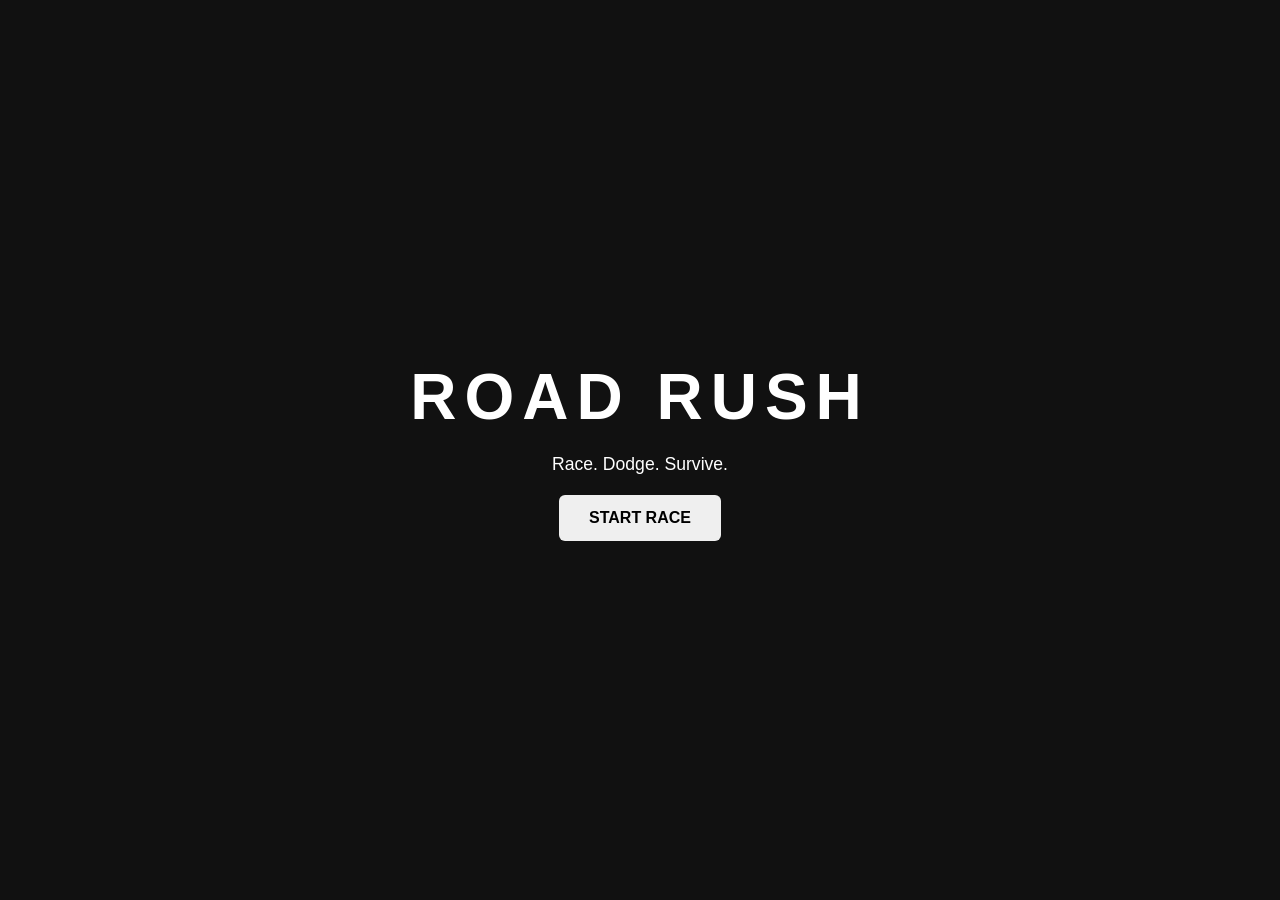
==== index.html @ 5f1c3a85 "initalize project structure and making basic layout" ====
<!DOCTYPE html>
<html lang="en">

<head>
    <meta charset="UTF-8">
    <meta name="viewport" content="width=device-width, initial-scale=1.0">

    <title>Road Rush</title>

    <link rel="stylesheet" href="./css/style.css">
    <link rel="stylesheet" href="./css/game.css">
</head>

<body>

    <main class="game">

        <!-- Main Menu -->
        <section class="start-screen">
            <h1>ROAD RUSH</h1>

            <p>Race. Dodge. Survive.</p>

            <button class="start-btn">START RACE</button>
        </section>

        <!-- Game Screen -->
        <section class="game-screen hidden">

            <div class="hud">
                <span class="score">Score: 0</span>
                <span class="speed">Speed: 0</span>
            </div>

            <div class="road">
                <div class="player-car"></div>
            </div>

        </section>

    </main>

    <script type="module" src="./js/main.js"></script>

</body>

</html>
---- css/style.css ----
* {
    margin: 0;
    padding: 0;
    box-sizing: border-box;
}

body {
    min-height: 100vh;

    font-family: Arial, sans-serif;

    background: #111;

    display: flex;
    justify-content: center;
    align-items: center;
}

button {
    border: none;
    cursor: pointer;
}

.hidden {
    display: none;
}
---- css/game.css ----
.game {
    width: 100%;
    min-height: 100vh;

    display: flex;
    justify-content: center;
    align-items: center;
}

/* --------------------
   Start Screen
-------------------- */

.start-screen {
    text-align: center;
    color: white;
}

.start-screen h1 {
    font-size: 4rem;
    letter-spacing: 8px;
}

.start-screen p {
    margin: 20px 0;
    font-size: 1.1rem;
}

.start-btn {
    padding: 14px 30px;

    font-size: 1rem;
    font-weight: bold;

    border-radius: 6px;
}

/* --------------------
   Game Screen
-------------------- */

.game-screen {
    position: relative;
}

.hud {
    width: 500px;

    padding: 15px;

    display: flex;
    justify-content: space-between;

    color: white;
}

.road {
    position: relative;

    width: 500px;
    height: 700px;

    overflow: hidden;

    background: #333;
}

/* --------------------
   Player
-------------------- */

.player-car {
    position: absolute;

    width: 50px;
    height: 90px;

    bottom: 30px;
    left: 225px;

    border-radius: 8px;

    background: #e63946;
}
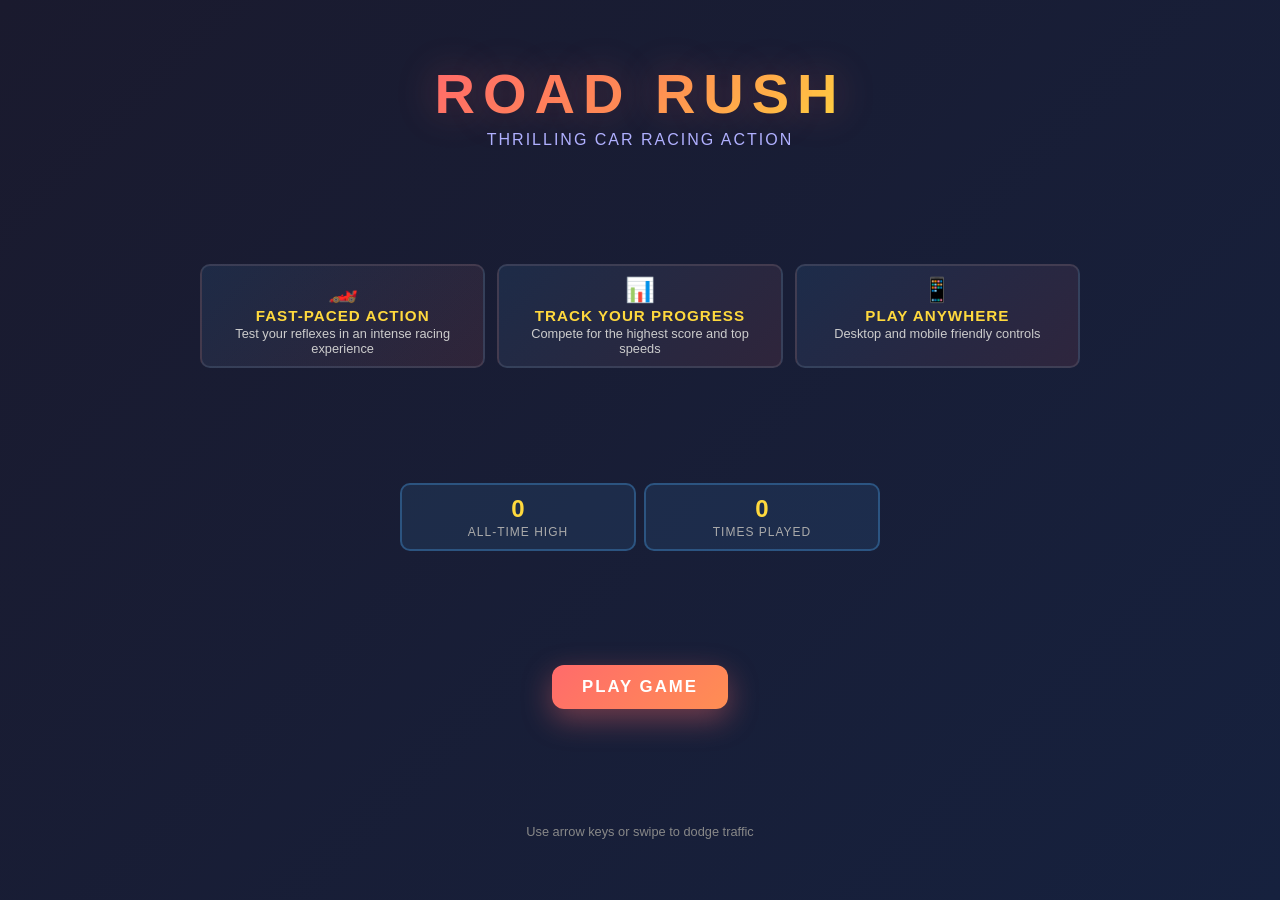
==== commit 692d211a: "Game base logic has been uploaded with game page has been uploaded" ====
--- a/index.html
+++ b/index.html
@@ -4,44 +4,56 @@
 <head>
     <meta charset="UTF-8">
     <meta name="viewport" content="width=device-width, initial-scale=1.0">
-
-    <title>Road Rush</title>
-
+    <title>Road Rush - Home</title>
     <link rel="stylesheet" href="./css/style.css">
-    <link rel="stylesheet" href="./css/game.css">
 </head>
 
 <body>
+    <main class="game">
+        <section class="home-screen">
+            <div class="home-content">
+                <div class="logo-section">
+                    <h1 class="logo-title">ROAD RUSH</h1>
+                    <p class="logo-subtitle">Thrilling Car Racing Action</p>
+                </div>
 
-    <main class="game">
+                <div class="home-showcase">
+                    <div class="showcase-card">
+                        <span class="showcase-icon">🏎️</span>
+                        <h3>Fast-Paced Action</h3>
+                        <p>Test your reflexes in an intense racing experience</p>
+                    </div>
+                    <div class="showcase-card">
+                        <span class="showcase-icon">📊</span>
+                        <h3>Track Your Progress</h3>
+                        <p>Compete for the highest score and top speeds</p>
+                    </div>
+                    <div class="showcase-card">
+                        <span class="showcase-icon">📱</span>
+                        <h3>Play Anywhere</h3>
+                        <p>Desktop and mobile friendly controls</p>
+                    </div>
+                </div>
 
-        <!-- Main Menu -->
-        <section class="start-screen">
-            <h1>ROAD RUSH</h1>
+                <div class="home-stats">
+                    <div class="stat-item">
+                        <span class="stat-number" id="all-time-high">0</span>
+                        <span class="stat-name">All-Time High</span>
+                    </div>
+                    <div class="stat-item">
+                        <span class="stat-number" id="times-played">0</span>
+                        <span class="stat-name">Times Played</span>
+                    </div>
+                </div>
 
-            <p>Race. Dodge. Survive.</p>
+                <a href="game.html" class="play-btn">PLAY GAME</a>
 
-            <button class="start-btn">START RACE</button>
+                <div class="home-footer">
+                    <p>Use arrow keys or swipe to dodge traffic</p>
+                </div>
+            </div>
         </section>
-
-        <!-- Game Screen -->
-        <section class="game-screen hidden">
-
-            <div class="hud">
-                <span class="score">Score: 0</span>
-                <span class="speed">Speed: 0</span>
-            </div>
-
-            <div class="road">
-                <div class="player-car"></div>
-            </div>
-
-        </section>
-
     </main>
-
-    <script type="module" src="./js/main.js"></script>
-
 </body>
 
 </html>
--- a/css/style.css
+++ b/css/style.css
@@ -4,23 +4,268 @@
     box-sizing: border-box;
 }
 
+html, body {
+    width: 100%;
+    height: 100%;
+    overflow: hidden;
+}
+
 body {
-    min-height: 100vh;
-
-    font-family: Arial, sans-serif;
-
-    background: #111;
-
+    font-family: 'Segoe UI', Tahoma, Geneva, Verdana, sans-serif;
+    background: linear-gradient(135deg, #1a1a2e 0%, #16213e 100%);
+    color: white;
+    background-attachment: fixed;
+}
+
+.game {
+    width: 100%;
+    height: 100vh;
+    margin: 0 auto;
+    display: block;
+}
+
+.home-screen {
+    width: 100%;
+    height: 100vh;
     display: flex;
     justify-content: center;
     align-items: center;
-}
-
-button {
+    overflow: hidden;
+    animation: fadeIn 0.8s ease-in;
+}
+
+.home-content {
+    display: flex;
+    flex-direction: column;
+    gap: 12px;
+    text-align: center;
+    width: min(100%, 1100px);
+    height: 100%;
+    justify-content: space-around;
+    align-items: center;
+    margin: 0 auto;
+    padding: 10px 15px;
+}
+
+.logo-section {
+    animation: slideDown 0.8s ease-out;
+    flex-shrink: 0;
+}
+
+.logo-title {
+    font-size: clamp(2rem, 12vw, 3.5rem);
+    font-weight: 900;
+    letter-spacing: 8px;
+    background: linear-gradient(135deg, #ff6b6b 0%, #ff8e53 50%, #ffd93d 100%);
+    -webkit-background-clip: text;
+    -webkit-text-fill-color: transparent;
+    background-clip: text;
+    margin-bottom: 5px;
+    text-shadow: 0 0 40px rgba(255, 107, 107, 0.3);
+}
+
+.logo-subtitle {
+    font-size: clamp(0.7rem, 2.5vw, 1rem);
+    color: #b0b0ff;
+    letter-spacing: 2px;
+    text-transform: uppercase;
+    font-weight: 300;
+}
+
+.home-showcase {
+    display: grid;
+    grid-template-columns: repeat(3, minmax(0, 1fr));
+    gap: 12px;
+    width: min(100%, 900px);
+    max-height: none;
+    padding: 0 10px;
+    animation: slideUp 0.8s ease-out 0.2s both;
+}
+
+.showcase-card {
+    padding: 10px 12px;
+    background: linear-gradient(135deg, rgba(76, 175, 255, 0.1) 0%, rgba(255, 107, 107, 0.1) 100%);
+    border: 2px solid rgba(255, 255, 255, 0.1);
+    border-radius: 10px;
+    transition: all 0.3s ease;
+}
+
+.showcase-card:hover {
+    background: linear-gradient(135deg, rgba(76, 175, 255, 0.2) 0%, rgba(255, 107, 107, 0.2) 100%);
+    border-color: rgba(255, 107, 107, 0.4);
+    transform: translateY(-2px);
+}
+
+.showcase-icon {
+    font-size: 1.5rem;
+    display: block;
+    margin-bottom: 3px;
+}
+
+.showcase-card h3 {
+    font-size: clamp(0.75rem, 2vw, 0.95rem);
+    margin-bottom: 2px;
+    color: #ffd93d;
+    text-transform: uppercase;
+    letter-spacing: 1px;
+}
+
+.showcase-card p {
+    font-size: clamp(0.65rem, 1.5vw, 0.8rem);
+    color: #ccc;
+    line-height: 1.2;
+}
+
+.home-stats {
+    display: grid;
+    grid-template-columns: 1fr 1fr;
+    gap: 8px;
+    width: min(100%, 500px);
+    padding: 0 10px;
+    animation: slideUp 0.8s ease-out 0.3s both;
+}
+
+.stat-item {
+    display: flex;
+    flex-direction: column;
+    padding: 10px 8px;
+    background: rgba(76, 175, 255, 0.1);
+    border: 2px solid rgba(76, 175, 255, 0.3);
+    border-radius: 10px;
+}
+
+.stat-number {
+    font-size: clamp(1.1rem, 3vw, 1.5rem);
+    font-weight: bold;
+    color: #ffd93d;
+    margin-bottom: 2px;
+}
+
+.stat-name {
+    font-size: clamp(0.6rem, 1.8vw, 0.75rem);
+    color: #aaa;
+    text-transform: uppercase;
+    letter-spacing: 1px;
+}
+
+.play-btn {
+    display: inline-block;
+    padding: 12px 30px;
+    background: linear-gradient(135deg, #ff6b6b 0%, #ff8e53 100%);
+    color: white;
+    font-size: clamp(0.85rem, 2.5vw, 1.05rem);
+    font-weight: bold;
+    letter-spacing: 2px;
     border: none;
-    cursor: pointer;
+    border-radius: 12px;
+    text-transform: uppercase;
+    text-decoration: none;
+    transition: all 0.3s ease;
+    box-shadow: 0 10px 30px rgba(255, 107, 107, 0.4);
+    animation: slideUp 0.8s ease-out 0.4s both;
+}
+
+.play-btn:hover {
+    transform: translateY(-3px);
+    box-shadow: 0 15px 40px rgba(255, 107, 107, 0.6);
+}
+
+.home-footer {
+    font-size: clamp(0.65rem, 1.8vw, 0.8rem);
+    color: #888;
+    padding: 0 10px;
+    animation: slideUp 0.8s ease-out 0.5s both;
+}
+
+@keyframes fadeIn {
+    from { opacity: 0; }
+    to { opacity: 1; }
+}
+
+@keyframes slideDown {
+    from {
+        opacity: 0;
+        transform: translateY(-30px);
+    }
+    to {
+        opacity: 1;
+        transform: translateY(0);
+    }
+}
+
+@keyframes slideUp {
+    from {
+        opacity: 0;
+        transform: translateY(30px);
+    }
+    to {
+        opacity: 1;
+        transform: translateY(0);
+    }
+}
+
+@media (max-width: 480px) {
+    .home-content {
+        padding: 10px 8px;
+        gap: 10px;
+    }
+
+    .home-showcase {
+        grid-template-columns: 1fr;
+        gap: 6px;
+        padding: 0 5px;
+    }
+
+    .home-stats {
+        padding: 0 5px;
+        gap: 6px;
+    }
+}
+
+/* ANIMATIONS */
+
+@keyframes fadeIn {
+    from {
+        opacity: 0;
+    }
+    to {
+        opacity: 1;
+    }
+}
+
+@keyframes slideDown {
+    from {
+        opacity: 0;
+        transform: translateY(-30px);
+    }
+    to {
+        opacity: 1;
+        transform: translateY(0);
+    }
+}
+
+@keyframes slideUp {
+    from {
+        opacity: 0;
+        transform: translateY(30px);
+    }
+    to {
+        opacity: 1;
+        transform: translateY(0);
+    }
+}
+
+@keyframes scaleIn {
+    from {
+        opacity: 0;
+        transform: scale(0.8);
+    }
+    to {
+        opacity: 1;
+        transform: scale(1);
+    }
 }
 
 .hidden {
-    display: none;
+    display: none !important;
 }
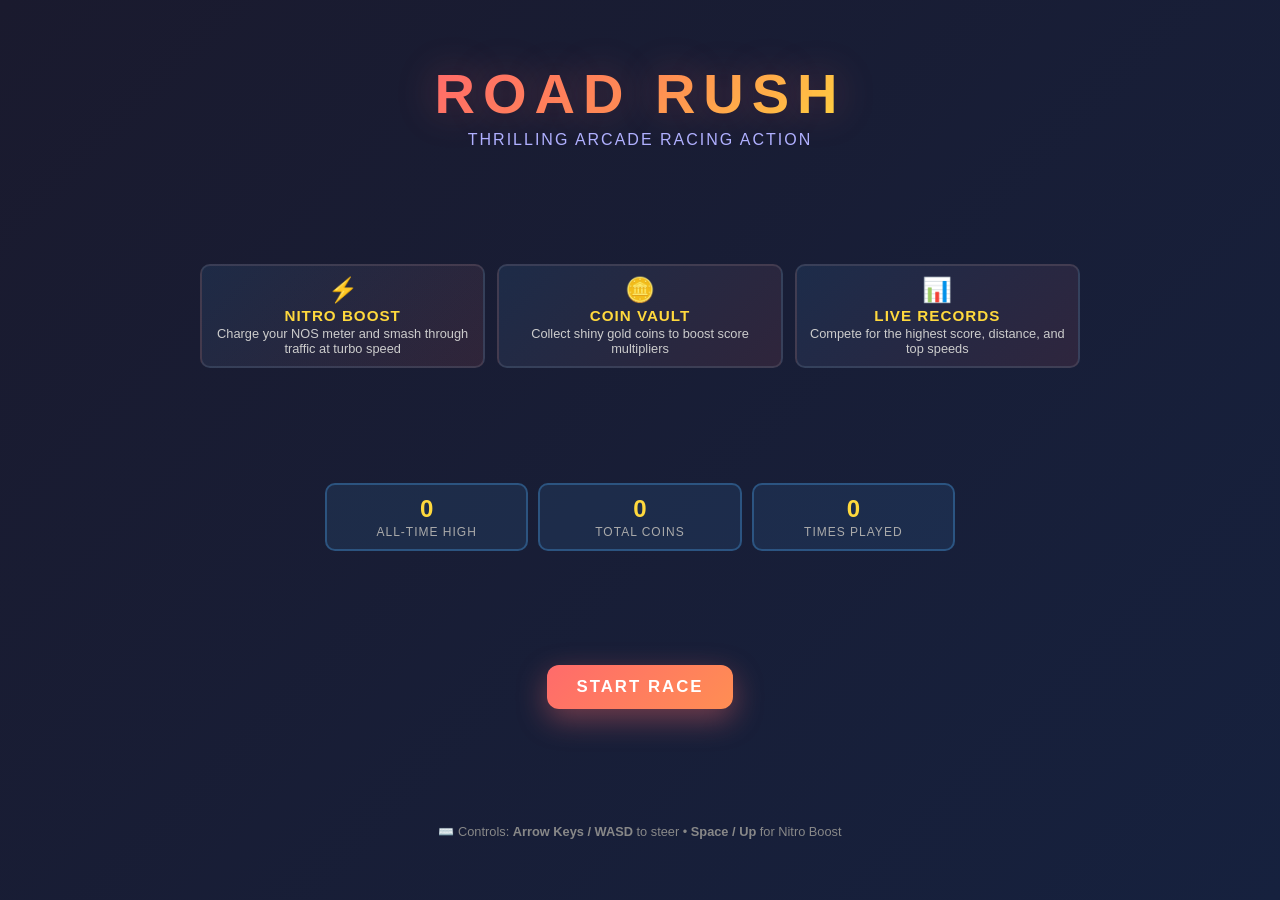
==== commit 9f8aacf2: "Coins and nitro booster feature added" ====
--- a/index.html
+++ b/index.html
@@ -14,24 +14,24 @@
             <div class="home-content">
                 <div class="logo-section">
                     <h1 class="logo-title">ROAD RUSH</h1>
-                    <p class="logo-subtitle">Thrilling Car Racing Action</p>
+                    <p class="logo-subtitle">Thrilling Arcade Racing Action</p>
                 </div>
 
                 <div class="home-showcase">
                     <div class="showcase-card">
-                        <span class="showcase-icon">🏎️</span>
-                        <h3>Fast-Paced Action</h3>
-                        <p>Test your reflexes in an intense racing experience</p>
+                        <span class="showcase-icon">⚡</span>
+                        <h3>Nitro Boost</h3>
+                        <p>Charge your NOS meter and smash through traffic at turbo speed</p>
+                    </div>
+                    <div class="showcase-card">
+                        <span class="showcase-icon">🪙</span>
+                        <h3>Coin Vault</h3>
+                        <p>Collect shiny gold coins to boost score multipliers</p>
                     </div>
                     <div class="showcase-card">
                         <span class="showcase-icon">📊</span>
-                        <h3>Track Your Progress</h3>
-                        <p>Compete for the highest score and top speeds</p>
-                    </div>
-                    <div class="showcase-card">
-                        <span class="showcase-icon">📱</span>
-                        <h3>Play Anywhere</h3>
-                        <p>Desktop and mobile friendly controls</p>
+                        <h3>Live Records</h3>
+                        <p>Compete for the highest score, distance, and top speeds</p>
                     </div>
                 </div>
 
@@ -41,19 +41,25 @@
                         <span class="stat-name">All-Time High</span>
                     </div>
                     <div class="stat-item">
+                        <span class="stat-number" id="total-coins">0</span>
+                        <span class="stat-name">Total Coins</span>
+                    </div>
+                    <div class="stat-item">
                         <span class="stat-number" id="times-played">0</span>
                         <span class="stat-name">Times Played</span>
                     </div>
                 </div>
 
-                <a href="game.html" class="play-btn">PLAY GAME</a>
+                <a href="game.html" class="play-btn">START RACE</a>
 
                 <div class="home-footer">
-                    <p>Use arrow keys or swipe to dodge traffic</p>
+                    <p>⌨️ Controls: <strong>Arrow Keys / WASD</strong> to steer &bull; <strong>Space / Up</strong> for Nitro Boost</p>
                 </div>
             </div>
         </section>
     </main>
+
+    <script type="module" src="./js/main.js"></script>
 </body>
 
 </html>
--- a/css/style.css
+++ b/css/style.css
@@ -118,9 +118,9 @@
 
 .home-stats {
     display: grid;
-    grid-template-columns: 1fr 1fr;
-    gap: 8px;
-    width: min(100%, 500px);
+    grid-template-columns: repeat(3, minmax(0, 1fr));
+    gap: 10px;
+    width: min(100%, 650px);
     padding: 0 10px;
     animation: slideUp 0.8s ease-out 0.3s both;
 }
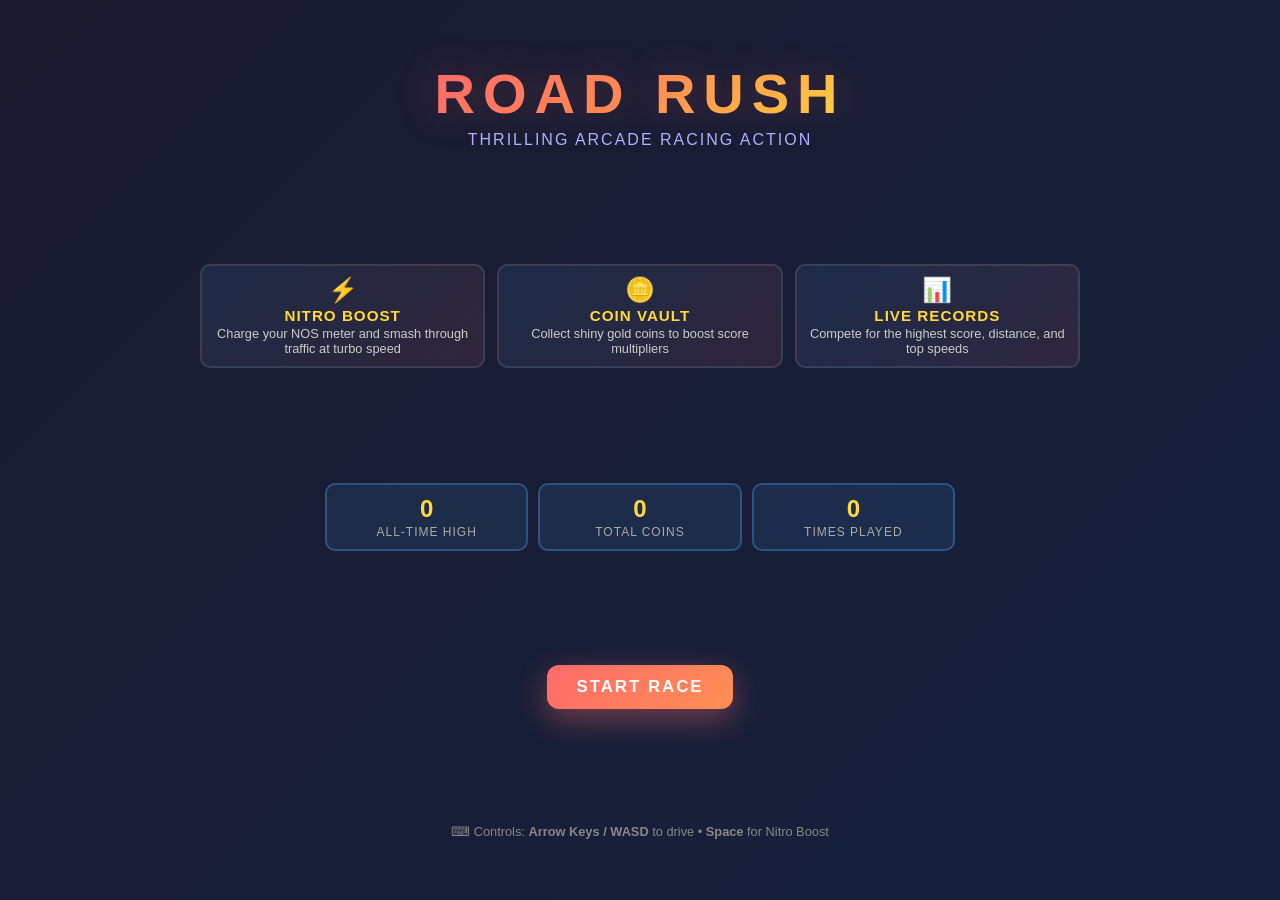
==== commit 20194ba9: "Adding animantions while collisions of cars, fixing some bugs and adding cars using svg" ====
--- a/index.html
+++ b/index.html
@@ -4,8 +4,9 @@
 <head>
     <meta charset="UTF-8">
     <meta name="viewport" content="width=device-width, initial-scale=1.0">
-    <title>Road Rush - Home</title>
+    <title>Road Rush</title>
     <link rel="stylesheet" href="./css/style.css">
+    <script type="module" src="./js/main.js" defer></script>
 </head>
 
 <body>
@@ -53,13 +54,11 @@
                 <a href="game.html" class="play-btn">START RACE</a>
 
                 <div class="home-footer">
-                    <p>⌨️ Controls: <strong>Arrow Keys / WASD</strong> to steer &bull; <strong>Space / Up</strong> for Nitro Boost</p>
+                    <p>⌨ Controls: <strong>Arrow Keys / WASD</strong> to drive &bull; <strong>Space</strong> for Nitro Boost</p>
                 </div>
             </div>
         </section>
     </main>
-
-    <script type="module" src="./js/main.js"></script>
 </body>
 
 </html>
--- a/css/style.css
+++ b/css/style.css
@@ -4,7 +4,8 @@
     box-sizing: border-box;
 }
 
-html, body {
+html,
+body {
     width: 100%;
     height: 100%;
     overflow: hidden;
@@ -19,14 +20,14 @@
 
 .game {
     width: 100%;
-    height: 100vh;
+    height: 100%;
     margin: 0 auto;
     display: block;
 }
 
 .home-screen {
     width: 100%;
-    height: 100vh;
+    height: 100%;
     display: flex;
     justify-content: center;
     align-items: center;
@@ -177,33 +178,6 @@
     animation: slideUp 0.8s ease-out 0.5s both;
 }
 
-@keyframes fadeIn {
-    from { opacity: 0; }
-    to { opacity: 1; }
-}
-
-@keyframes slideDown {
-    from {
-        opacity: 0;
-        transform: translateY(-30px);
-    }
-    to {
-        opacity: 1;
-        transform: translateY(0);
-    }
-}
-
-@keyframes slideUp {
-    from {
-        opacity: 0;
-        transform: translateY(30px);
-    }
-    to {
-        opacity: 1;
-        transform: translateY(0);
-    }
-}
-
 @media (max-width: 480px) {
     .home-content {
         padding: 10px 8px;
@@ -222,12 +196,12 @@
     }
 }
 
-/* ANIMATIONS */
 
 @keyframes fadeIn {
     from {
         opacity: 0;
     }
+
     to {
         opacity: 1;
     }
@@ -238,6 +212,7 @@
         opacity: 0;
         transform: translateY(-30px);
     }
+
     to {
         opacity: 1;
         transform: translateY(0);
@@ -249,6 +224,7 @@
         opacity: 0;
         transform: translateY(30px);
     }
+
     to {
         opacity: 1;
         transform: translateY(0);
@@ -260,6 +236,7 @@
         opacity: 0;
         transform: scale(0.8);
     }
+
     to {
         opacity: 1;
         transform: scale(1);
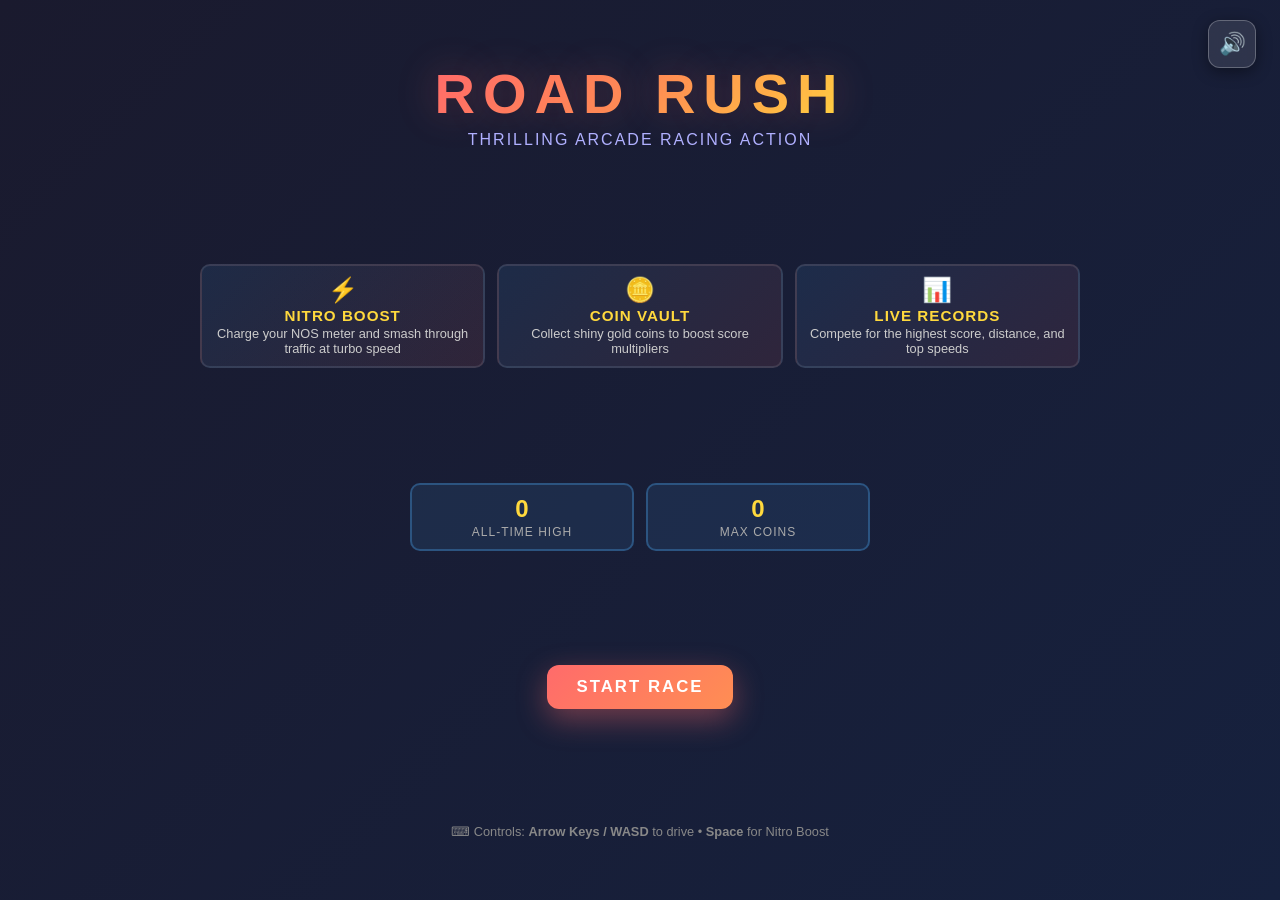
==== commit c8ce6555: "Audio added using browser api and local storage for storing max score added" ====
--- a/index.html
+++ b/index.html
@@ -12,6 +12,7 @@
 <body>
     <main class="game">
         <section class="home-screen">
+            <button class="audio-btn home-audio-btn" id="audioBtn" title="Toggle audio (M)" aria-label="Toggle audio">🔊</button>
             <div class="home-content">
                 <div class="logo-section">
                     <h1 class="logo-title">ROAD RUSH</h1>
@@ -42,12 +43,8 @@
                         <span class="stat-name">All-Time High</span>
                     </div>
                     <div class="stat-item">
-                        <span class="stat-number" id="total-coins">0</span>
-                        <span class="stat-name">Total Coins</span>
-                    </div>
-                    <div class="stat-item">
-                        <span class="stat-number" id="times-played">0</span>
-                        <span class="stat-name">Times Played</span>
+                        <span class="stat-number" id="max-coins">0</span>
+                        <span class="stat-name">Max Coins</span>
                     </div>
                 </div>
 
--- a/css/style.css
+++ b/css/style.css
@@ -26,6 +26,7 @@
 }
 
 .home-screen {
+    position: relative;
     width: 100%;
     height: 100%;
     display: flex;
@@ -119,9 +120,9 @@
 
 .home-stats {
     display: grid;
-    grid-template-columns: repeat(3, minmax(0, 1fr));
-    gap: 10px;
-    width: min(100%, 650px);
+    grid-template-columns: repeat(2, minmax(0, 1fr));
+    gap: 12px;
+    width: min(100%, 480px);
     padding: 0 10px;
     animation: slideUp 0.8s ease-out 0.3s both;
 }
@@ -245,4 +246,39 @@
 
 .hidden {
     display: none !important;
+}
+
+/* Audio Toggle Button */
+.home-audio-btn {
+    position: absolute;
+    top: 20px;
+    right: 24px;
+    z-index: 100;
+    width: 48px;
+    height: 48px;
+    border-radius: 12px;
+    background: rgba(255, 255, 255, 0.1);
+    border: 1px solid rgba(255, 255, 255, 0.25);
+    color: #ffffff;
+    font-size: 1.35rem;
+    cursor: pointer;
+    display: flex;
+    align-items: center;
+    justify-content: center;
+    box-shadow: 0 4px 15px rgba(0, 0, 0, 0.4);
+    backdrop-filter: blur(8px);
+    transition: all 0.2s ease;
+}
+
+.home-audio-btn:hover {
+    background: rgba(255, 255, 255, 0.22);
+    border-color: rgba(255, 217, 61, 0.6);
+    transform: scale(1.08);
+    box-shadow: 0 6px 20px rgba(255, 217, 61, 0.3);
+}
+
+.home-audio-btn.muted {
+    opacity: 0.65;
+    border-color: rgba(255, 107, 107, 0.5);
+    background: rgba(255, 107, 107, 0.12);
 }
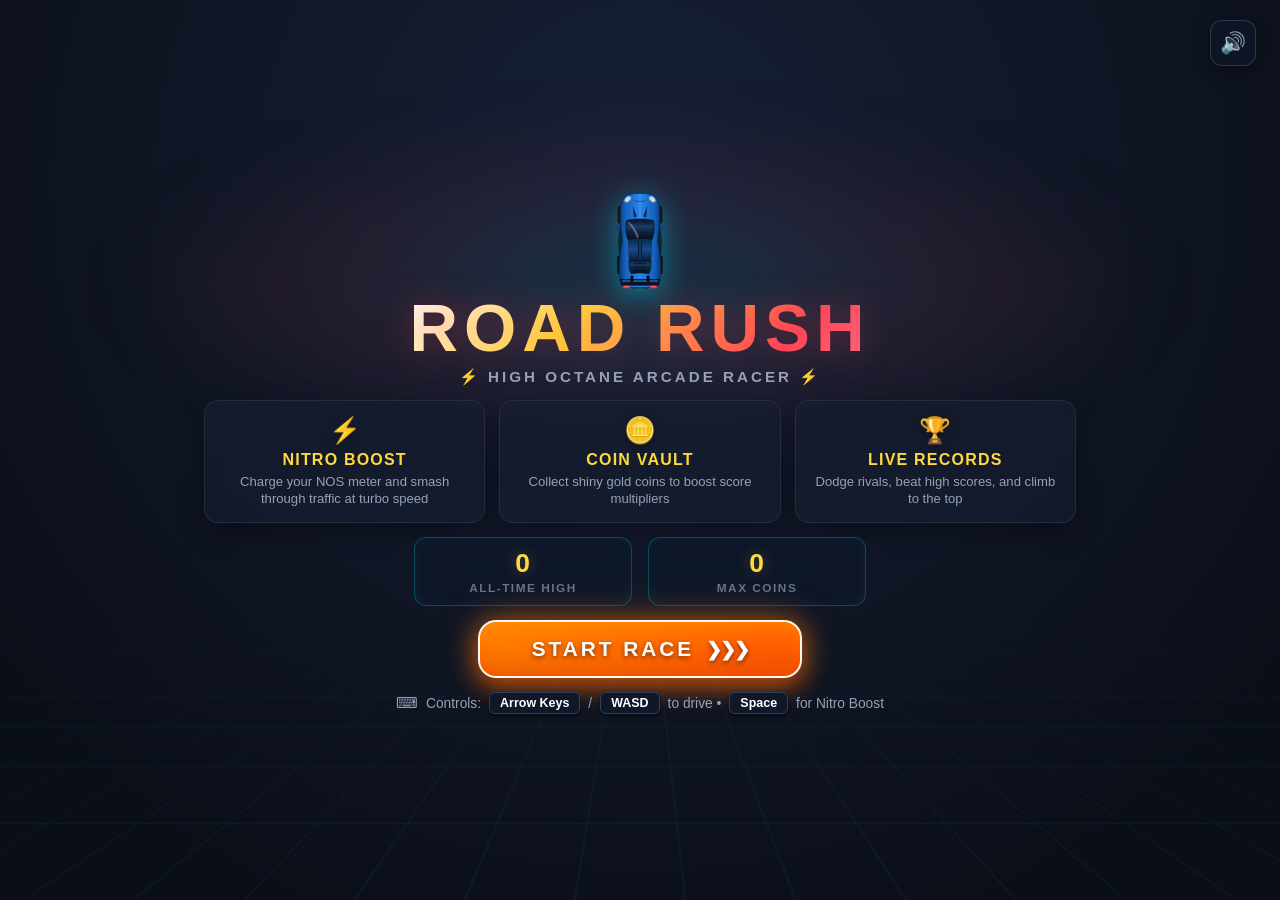
==== commit 112ae309: "UI/UX updated" ====
--- a/index.html
+++ b/index.html
@@ -10,13 +10,28 @@
 </head>
 
 <body>
+    <div class="bg-speed-grid" aria-hidden="true">
+        <div class="grid-horizon"></div>
+        <div class="speed-streaks">
+            <span class="streak s1"></span>
+            <span class="streak s2"></span>
+            <span class="streak s3"></span>
+            <span class="streak s4"></span>
+            <span class="streak s5"></span>
+            <span class="streak s6"></span>
+        </div>
+    </div>
+
     <main class="game">
         <section class="home-screen">
             <button class="audio-btn home-audio-btn" id="audioBtn" title="Toggle audio (M)" aria-label="Toggle audio">🔊</button>
             <div class="home-content">
                 <div class="logo-section">
+                    <div class="supercar-preview" aria-hidden="true">
+                        <img src="./assets/cars/player_car.svg" alt="Road Rush Racer" class="hero-car-img">
+                    </div>
                     <h1 class="logo-title">ROAD RUSH</h1>
-                    <p class="logo-subtitle">Thrilling Arcade Racing Action</p>
+                    <p class="logo-subtitle">⚡ HIGH OCTANE ARCADE RACER ⚡</p>
                 </div>
 
                 <div class="home-showcase">
@@ -31,9 +46,9 @@
                         <p>Collect shiny gold coins to boost score multipliers</p>
                     </div>
                     <div class="showcase-card">
-                        <span class="showcase-icon">📊</span>
+                        <span class="showcase-icon">🏆</span>
                         <h3>Live Records</h3>
-                        <p>Compete for the highest score, distance, and top speeds</p>
+                        <p>Dodge rivals, beat high scores, and climb to the top</p>
                     </div>
                 </div>
 
@@ -48,10 +63,18 @@
                     </div>
                 </div>
 
-                <a href="game.html" class="play-btn">START RACE</a>
+                <div class="cta-container">
+                    <a href="game.html" class="play-btn">
+                        <span class="play-btn-glow"></span>
+                        <span class="play-btn-text">START RACE</span>
+                        <span class="play-btn-chevrons">❯❯❯</span>
+                    </a>
+                </div>
 
                 <div class="home-footer">
-                    <p>⌨ Controls: <strong>Arrow Keys / WASD</strong> to drive &bull; <strong>Space</strong> for Nitro Boost</p>
+                    <p class="controls-hint">
+                        <span class="hint-icon">⌨</span> Controls: <kbd>Arrow Keys</kbd> / <kbd>WASD</kbd> to drive &bull; <kbd>Space</kbd> for Nitro Boost
+                    </p>
                 </div>
             </div>
         </section>
--- a/css/style.css
+++ b/css/style.css
@@ -1,284 +1,603 @@
-* {
-    margin: 0;
-    padding: 0;
-    box-sizing: border-box;
-}
-
-html,
-body {
-    width: 100%;
-    height: 100%;
-    overflow: hidden;
-}
-
-body {
-    font-family: 'Segoe UI', Tahoma, Geneva, Verdana, sans-serif;
-    background: linear-gradient(135deg, #1a1a2e 0%, #16213e 100%);
-    color: white;
-    background-attachment: fixed;
-}
-
-.game {
-    width: 100%;
-    height: 100%;
-    margin: 0 auto;
-    display: block;
-}
-
-.home-screen {
-    position: relative;
-    width: 100%;
-    height: 100%;
-    display: flex;
-    justify-content: center;
-    align-items: center;
-    overflow: hidden;
-    animation: fadeIn 0.8s ease-in;
-}
-
-.home-content {
-    display: flex;
-    flex-direction: column;
-    gap: 12px;
-    text-align: center;
-    width: min(100%, 1100px);
-    height: 100%;
-    justify-content: space-around;
-    align-items: center;
-    margin: 0 auto;
-    padding: 10px 15px;
-}
-
-.logo-section {
-    animation: slideDown 0.8s ease-out;
-    flex-shrink: 0;
-}
-
-.logo-title {
-    font-size: clamp(2rem, 12vw, 3.5rem);
-    font-weight: 900;
-    letter-spacing: 8px;
-    background: linear-gradient(135deg, #ff6b6b 0%, #ff8e53 50%, #ffd93d 100%);
-    -webkit-background-clip: text;
-    -webkit-text-fill-color: transparent;
-    background-clip: text;
-    margin-bottom: 5px;
-    text-shadow: 0 0 40px rgba(255, 107, 107, 0.3);
-}
-
-.logo-subtitle {
-    font-size: clamp(0.7rem, 2.5vw, 1rem);
-    color: #b0b0ff;
-    letter-spacing: 2px;
-    text-transform: uppercase;
-    font-weight: 300;
-}
-
-.home-showcase {
-    display: grid;
-    grid-template-columns: repeat(3, minmax(0, 1fr));
-    gap: 12px;
-    width: min(100%, 900px);
-    max-height: none;
-    padding: 0 10px;
-    animation: slideUp 0.8s ease-out 0.2s both;
-}
-
-.showcase-card {
-    padding: 10px 12px;
-    background: linear-gradient(135deg, rgba(76, 175, 255, 0.1) 0%, rgba(255, 107, 107, 0.1) 100%);
-    border: 2px solid rgba(255, 255, 255, 0.1);
-    border-radius: 10px;
-    transition: all 0.3s ease;
-}
-
-.showcase-card:hover {
-    background: linear-gradient(135deg, rgba(76, 175, 255, 0.2) 0%, rgba(255, 107, 107, 0.2) 100%);
-    border-color: rgba(255, 107, 107, 0.4);
-    transform: translateY(-2px);
-}
-
-.showcase-icon {
-    font-size: 1.5rem;
-    display: block;
-    margin-bottom: 3px;
-}
-
-.showcase-card h3 {
-    font-size: clamp(0.75rem, 2vw, 0.95rem);
-    margin-bottom: 2px;
-    color: #ffd93d;
-    text-transform: uppercase;
-    letter-spacing: 1px;
-}
-
-.showcase-card p {
-    font-size: clamp(0.65rem, 1.5vw, 0.8rem);
-    color: #ccc;
-    line-height: 1.2;
-}
-
-.home-stats {
-    display: grid;
-    grid-template-columns: repeat(2, minmax(0, 1fr));
-    gap: 12px;
-    width: min(100%, 480px);
-    padding: 0 10px;
-    animation: slideUp 0.8s ease-out 0.3s both;
-}
-
-.stat-item {
-    display: flex;
-    flex-direction: column;
-    padding: 10px 8px;
-    background: rgba(76, 175, 255, 0.1);
-    border: 2px solid rgba(76, 175, 255, 0.3);
-    border-radius: 10px;
-}
-
-.stat-number {
-    font-size: clamp(1.1rem, 3vw, 1.5rem);
-    font-weight: bold;
-    color: #ffd93d;
-    margin-bottom: 2px;
-}
-
-.stat-name {
-    font-size: clamp(0.6rem, 1.8vw, 0.75rem);
-    color: #aaa;
-    text-transform: uppercase;
-    letter-spacing: 1px;
-}
-
-.play-btn {
-    display: inline-block;
-    padding: 12px 30px;
-    background: linear-gradient(135deg, #ff6b6b 0%, #ff8e53 100%);
-    color: white;
-    font-size: clamp(0.85rem, 2.5vw, 1.05rem);
-    font-weight: bold;
-    letter-spacing: 2px;
-    border: none;
-    border-radius: 12px;
-    text-transform: uppercase;
-    text-decoration: none;
-    transition: all 0.3s ease;
-    box-shadow: 0 10px 30px rgba(255, 107, 107, 0.4);
-    animation: slideUp 0.8s ease-out 0.4s both;
-}
-
-.play-btn:hover {
-    transform: translateY(-3px);
-    box-shadow: 0 15px 40px rgba(255, 107, 107, 0.6);
-}
-
-.home-footer {
-    font-size: clamp(0.65rem, 1.8vw, 0.8rem);
-    color: #888;
-    padding: 0 10px;
-    animation: slideUp 0.8s ease-out 0.5s both;
-}
-
-@media (max-width: 480px) {
-    .home-content {
-        padding: 10px 8px;
-        gap: 10px;
-    }
-
-    .home-showcase {
-        grid-template-columns: 1fr;
-        gap: 6px;
-        padding: 0 5px;
-    }
-
-    .home-stats {
-        padding: 0 5px;
-        gap: 6px;
-    }
-}
-
-
-@keyframes fadeIn {
-    from {
-        opacity: 0;
-    }
-
-    to {
-        opacity: 1;
-    }
-}
-
-@keyframes slideDown {
-    from {
-        opacity: 0;
-        transform: translateY(-30px);
-    }
-
-    to {
-        opacity: 1;
-        transform: translateY(0);
-    }
-}
-
-@keyframes slideUp {
-    from {
-        opacity: 0;
-        transform: translateY(30px);
-    }
-
-    to {
-        opacity: 1;
-        transform: translateY(0);
-    }
-}
-
-@keyframes scaleIn {
-    from {
-        opacity: 0;
-        transform: scale(0.8);
-    }
-
-    to {
-        opacity: 1;
-        transform: scale(1);
-    }
-}
-
-.hidden {
-    display: none !important;
-}
-
-/* Audio Toggle Button */
-.home-audio-btn {
-    position: absolute;
-    top: 20px;
-    right: 24px;
-    z-index: 100;
-    width: 48px;
-    height: 48px;
-    border-radius: 12px;
-    background: rgba(255, 255, 255, 0.1);
-    border: 1px solid rgba(255, 255, 255, 0.25);
-    color: #ffffff;
-    font-size: 1.35rem;
-    cursor: pointer;
-    display: flex;
-    align-items: center;
-    justify-content: center;
-    box-shadow: 0 4px 15px rgba(0, 0, 0, 0.4);
-    backdrop-filter: blur(8px);
-    transition: all 0.2s ease;
-}
-
-.home-audio-btn:hover {
-    background: rgba(255, 255, 255, 0.22);
-    border-color: rgba(255, 217, 61, 0.6);
-    transform: scale(1.08);
-    box-shadow: 0 6px 20px rgba(255, 217, 61, 0.3);
-}
-
-.home-audio-btn.muted {
-    opacity: 0.65;
-    border-color: rgba(255, 107, 107, 0.5);
-    background: rgba(255, 107, 107, 0.12);
-}+* {
+    margin: 0;
+    padding: 0;
+    box-sizing: border-box;
+}
+
+:root {
+    --accent-red: #ff4757;
+    --accent-orange: #ff7f50;
+    --accent-yellow: #ffd93d;
+    --accent-cyan: #00e5ff;
+    --accent-purple: #70a1ff;
+    --bg-dark-1: #0a0e17;
+    --bg-dark-2: #121826;
+    --card-bg: rgba(22, 30, 49, 0.65);
+    --card-border: rgba(255, 255, 255, 0.08);
+}
+
+html,
+body {
+    width: 100%;
+    height: 100%;
+    overflow: hidden;
+}
+
+body {
+    font-family: 'Segoe UI', -apple-system, BlinkMacSystemFont, Roboto, sans-serif;
+    background: radial-gradient(circle at 50% 20%, #172036 0%, var(--bg-dark-1) 85%);
+    color: #ffffff;
+    background-attachment: fixed;
+    position: relative;
+    user-select: none;
+}
+
+/* ==========================================================================
+   ANIMATED SPEED HIGHWAY & PERSPECTIVE GRID
+   ========================================================================== */
+.bg-speed-grid {
+    position: fixed;
+    inset: 0;
+    pointer-events: none;
+    z-index: 0;
+    overflow: hidden;
+}
+
+/* Horizon ambient glow */
+.grid-horizon {
+    position: absolute;
+    top: 15%;
+    left: 50%;
+    width: 80vw;
+    height: 300px;
+    transform: translateX(-50%);
+    background: radial-gradient(ellipse at center, rgba(0, 229, 255, 0.12) 0%, rgba(255, 71, 87, 0.08) 45%, transparent 75%);
+    filter: blur(40px);
+}
+
+/* Perspective Grid floor */
+.bg-speed-grid::before {
+    content: '';
+    position: absolute;
+    bottom: -20%;
+    left: -50%;
+    width: 200%;
+    height: 90%;
+    background-image: 
+        linear-gradient(rgba(0, 229, 255, 0.07) 1px, transparent 1px),
+        linear-gradient(90deg, rgba(0, 229, 255, 0.07) 1px, transparent 1px);
+    background-size: 50px 50px;
+    transform: perspective(400px) rotateX(65deg);
+    animation: gridScroll 3s linear infinite;
+    mask-image: linear-gradient(to top, rgba(0, 0, 0, 0.9) 10%, transparent 80%);
+    -webkit-mask-image: linear-gradient(to top, rgba(0, 0, 0, 0.9) 10%, transparent 80%);
+}
+
+@keyframes gridScroll {
+    0% {
+        background-position-y: 0px;
+    }
+    100% {
+        background-position-y: 50px;
+    }
+}
+
+/* Dynamic vertical speed streaks */
+.speed-streaks {
+    position: absolute;
+    inset: 0;
+}
+
+.streak {
+    position: absolute;
+    top: -150px;
+    width: 2px;
+    border-radius: 2px;
+    background: linear-gradient(to bottom, transparent, rgba(0, 229, 255, 0.7), transparent);
+    opacity: 0.4;
+    animation: streakDrop linear infinite;
+}
+
+.s1 { left: 12%; height: 120px; animation-duration: 2.2s; animation-delay: 0.3s; }
+.s2 { left: 28%; height: 90px; animation-duration: 1.8s; animation-delay: 1.1s; background: linear-gradient(to bottom, transparent, rgba(255, 217, 61, 0.6), transparent); }
+.s3 { left: 45%; height: 140px; animation-duration: 2.5s; animation-delay: 0.7s; }
+.s4 { left: 62%; height: 100px; animation-duration: 1.9s; animation-delay: 1.5s; }
+.s5 { left: 80%; height: 110px; animation-duration: 2.1s; animation-delay: 0.2s; background: linear-gradient(to bottom, transparent, rgba(255, 71, 87, 0.6), transparent); }
+.s6 { left: 92%; height: 130px; animation-duration: 2.7s; animation-delay: 1.8s; }
+
+@keyframes streakDrop {
+    0% {
+        transform: translateY(0);
+        opacity: 0;
+    }
+    15% {
+        opacity: 0.6;
+    }
+    85% {
+        opacity: 0.6;
+    }
+    100% {
+        transform: translateY(115vh);
+        opacity: 0;
+    }
+}
+
+/* ==========================================================================
+   HOME SCREEN LAYOUT
+   ========================================================================== */
+.game {
+    position: relative;
+    z-index: 1;
+    width: 100%;
+    height: 100%;
+    margin: 0 auto;
+    display: flex;
+    justify-content: center;
+    align-items: center;
+}
+
+.home-screen {
+    position: relative;
+    width: 100%;
+    height: 100%;
+    display: flex;
+    justify-content: center;
+    align-items: center;
+    overflow: hidden;
+    animation: fadeIn 0.8s ease-in;
+}
+
+.home-content {
+    display: flex;
+    flex-direction: column;
+    gap: 14px;
+    text-align: center;
+    width: min(94%, 960px);
+    max-height: 96vh;
+    justify-content: space-evenly;
+    align-items: center;
+    margin: 0 auto;
+    padding: 12px 16px;
+    z-index: 2;
+}
+
+/* ==========================================================================
+   HERO / LOGO SECTION & CAR BADGE
+   ========================================================================== */
+.logo-section {
+    animation: slideDown 0.8s cubic-bezier(0.2, 0.8, 0.2, 1);
+    display: flex;
+    flex-direction: column;
+    align-items: center;
+    position: relative;
+}
+
+.supercar-preview {
+    width: 64px;
+    height: 105px;
+    margin-bottom: 2px;
+    filter: drop-shadow(0 6px 14px rgba(0, 229, 255, 0.45));
+    animation: carHover 3s ease-in-out infinite;
+    cursor: default;
+}
+
+.hero-car-img {
+    width: 100%;
+    height: 100%;
+    object-fit: contain;
+    transition: transform 0.4s cubic-bezier(0.34, 1.56, 0.64, 1);
+}
+
+.supercar-preview:hover .hero-car-img {
+    transform: scale(1.12) rotate(-3deg);
+}
+
+@keyframes carHover {
+    0%, 100% {
+        transform: translateY(0px);
+    }
+    50% {
+        transform: translateY(-8px);
+    }
+}
+
+.logo-title {
+    font-size: clamp(2.4rem, 8vw, 4.2rem);
+    font-weight: 900;
+    letter-spacing: 6px;
+    line-height: 1.05;
+    background: linear-gradient(135deg, #ffffff 0%, #ffd93d 35%, #ff4757 80%, #ff6b81 100%);
+    -webkit-background-clip: text;
+    -webkit-text-fill-color: transparent;
+    background-clip: text;
+    margin-bottom: 4px;
+    text-shadow: 0 0 35px rgba(255, 71, 87, 0.35);
+    position: relative;
+    display: inline-block;
+}
+
+.logo-subtitle {
+    font-size: clamp(0.7rem, 2.2vw, 0.95rem);
+    color: #94a3b8;
+    letter-spacing: 3px;
+    text-transform: uppercase;
+    font-weight: 600;
+}
+
+/* ==========================================================================
+   FEATURE CARDS (GLASSMORPHISM)
+   ========================================================================== */
+.home-showcase {
+    display: grid;
+    grid-template-columns: repeat(3, minmax(0, 1fr));
+    gap: 14px;
+    width: min(100%, 880px);
+    padding: 0 4px;
+    animation: slideUp 0.8s ease-out 0.2s both;
+}
+
+.showcase-card {
+    padding: 14px 16px;
+    background: var(--card-bg);
+    border: 1px solid var(--card-border);
+    border-radius: 14px;
+    backdrop-filter: blur(12px);
+    -webkit-backdrop-filter: blur(12px);
+    box-shadow: 0 8px 24px rgba(0, 0, 0, 0.35);
+    transition: all 0.35s cubic-bezier(0.2, 0.8, 0.2, 1);
+    position: relative;
+    overflow: hidden;
+}
+
+.showcase-card::before {
+    content: '';
+    position: absolute;
+    top: 0;
+    left: 0;
+    right: 0;
+    height: 2px;
+    background: linear-gradient(90deg, transparent, rgba(255, 255, 255, 0.4), transparent);
+    opacity: 0;
+    transition: opacity 0.35s ease;
+}
+
+.showcase-card:hover {
+    background: rgba(30, 41, 67, 0.8);
+    border-color: rgba(0, 229, 255, 0.35);
+    transform: translateY(-4px);
+    box-shadow: 0 12px 30px rgba(0, 229, 255, 0.18);
+}
+
+.showcase-card:hover::before {
+    opacity: 1;
+}
+
+.showcase-icon {
+    font-size: 1.6rem;
+    display: inline-block;
+    margin-bottom: 6px;
+    filter: drop-shadow(0 2px 6px rgba(0, 0, 0, 0.4));
+    transition: transform 0.3s ease;
+}
+
+.showcase-card:hover .showcase-icon {
+    transform: scale(1.15) rotate(5deg);
+}
+
+.showcase-card h3 {
+    font-size: clamp(0.8rem, 2vw, 1rem);
+    margin-bottom: 4px;
+    color: var(--accent-yellow);
+    text-transform: uppercase;
+    letter-spacing: 1.2px;
+    font-weight: 700;
+}
+
+.showcase-card p {
+    font-size: clamp(0.68rem, 1.4vw, 0.82rem);
+    color: #94a3b8;
+    line-height: 1.35;
+}
+
+/* ==========================================================================
+   CAREER STATS SECTION
+   ========================================================================== */
+.home-stats {
+    display: grid;
+    grid-template-columns: repeat(2, minmax(0, 1fr));
+    gap: 16px;
+    width: min(100%, 460px);
+    padding: 0 4px;
+    animation: slideUp 0.8s ease-out 0.3s both;
+}
+
+.stat-item {
+    display: flex;
+    flex-direction: column;
+    padding: 10px 14px;
+    background: rgba(15, 23, 42, 0.65);
+    border: 1px solid rgba(0, 229, 255, 0.25);
+    border-radius: 12px;
+    backdrop-filter: blur(8px);
+    position: relative;
+    box-shadow: inset 0 0 15px rgba(0, 229, 255, 0.05);
+}
+
+.stat-number {
+    font-size: clamp(1.2rem, 3.2vw, 1.65rem);
+    font-weight: 800;
+    color: var(--accent-yellow);
+    margin-bottom: 2px;
+    font-family: 'Trebuchet MS', -apple-system, sans-serif;
+    letter-spacing: 1px;
+    text-shadow: 0 0 15px rgba(255, 217, 61, 0.3);
+}
+
+.stat-name {
+    font-size: clamp(0.62rem, 1.6vw, 0.74rem);
+    color: #64748b;
+    text-transform: uppercase;
+    letter-spacing: 1.5px;
+    font-weight: 700;
+}
+
+/* ==========================================================================
+   START RACE CTA BUTTON (MATCHING USER SNIPPET: VIBRANT GLOWING ORANGE CAPSULE)
+   ========================================================================== */
+.cta-container {
+    animation: slideUp 0.8s ease-out 0.4s both;
+    position: relative;
+    display: flex;
+    justify-content: center;
+    align-items: center;
+}
+
+.play-btn {
+    position: relative;
+    display: inline-flex;
+    align-items: center;
+    justify-content: center;
+    gap: 12px;
+    padding: 15px 52px;
+    background: linear-gradient(180deg, #ff8c00 0%, #ff6f00 45%, #e65100 100%);
+    color: #ffffff;
+    font-size: clamp(1.05rem, 2.5vw, 1.3rem);
+    font-weight: 900;
+    letter-spacing: 3px;
+    border: 2px solid rgba(255, 255, 255, 0.95);
+    border-radius: 18px;
+    text-transform: uppercase;
+    text-decoration: none;
+    cursor: pointer;
+    box-shadow: 0 8px 25px rgba(230, 81, 0, 0.65), 0 0 35px rgba(255, 140, 0, 0.5);
+    transition: all 0.25s cubic-bezier(0.2, 0.8, 0.2, 1);
+    overflow: hidden;
+}
+
+.play-btn-text {
+    position: relative;
+    z-index: 2;
+    text-shadow: 0 2px 5px rgba(0, 0, 0, 0.5);
+}
+
+.play-btn-chevrons {
+    position: relative;
+    z-index: 2;
+    font-size: 1.2rem;
+    font-weight: 900;
+    color: #ffffff;
+    letter-spacing: -2px;
+    transition: transform 0.25s ease;
+    text-shadow: 0 2px 5px rgba(0, 0, 0, 0.5);
+}
+
+.play-btn-glow {
+    position: absolute;
+    inset: -4px;
+    border-radius: 20px;
+    background: linear-gradient(135deg, #ff9100, #ff3d00);
+    filter: blur(14px);
+    opacity: 0.5;
+    z-index: 1;
+    animation: ctaPulse 2s ease-in-out infinite;
+    pointer-events: none;
+}
+
+@keyframes ctaPulse {
+    0%, 100% {
+        transform: scale(0.98);
+        opacity: 0.4;
+    }
+    50% {
+        transform: scale(1.04);
+        opacity: 0.75;
+    }
+}
+
+.play-btn:hover {
+    transform: translateY(-3px) scale(1.03);
+    box-shadow: 0 12px 35px rgba(230, 81, 0, 0.85), 0 0 45px rgba(255, 140, 0, 0.7);
+    filter: brightness(1.06);
+}
+
+.play-btn:hover .play-btn-chevrons {
+    transform: translateX(4px);
+}
+
+.play-btn:active {
+    transform: translateY(0px) scale(0.98);
+}
+
+/* ==========================================================================
+   KEYBOARD CONTROLS LEGEND / FOOTER (MATCHING USER SNIPPET)
+   ========================================================================== */
+.home-footer {
+    animation: slideUp 0.8s ease-out 0.5s both;
+    font-size: clamp(0.74rem, 1.8vw, 0.86rem);
+    color: #94a3b8;
+    padding: 0 8px;
+}
+
+.controls-hint {
+    display: inline-flex;
+    align-items: center;
+    flex-wrap: wrap;
+    justify-content: center;
+    gap: 8px;
+}
+
+.hint-icon {
+    font-size: 0.95rem;
+    color: #94a3b8;
+}
+
+kbd {
+    display: inline-block;
+    padding: 3px 10px;
+    font-family: inherit;
+    font-size: 0.78rem;
+    font-weight: 800;
+    color: #ffffff;
+    background: #0f172a;
+    border: 1px solid #334155;
+    border-radius: 6px;
+    box-shadow: 0 2px 4px rgba(0, 0, 0, 0.5);
+}
+
+/* ==========================================================================
+   AUDIO TOGGLE BUTTON
+   ========================================================================== */
+.home-audio-btn {
+    position: absolute;
+    top: 20px;
+    right: 24px;
+    z-index: 100;
+    width: 46px;
+    height: 46px;
+    border-radius: 12px;
+    background: rgba(15, 23, 42, 0.65);
+    border: 1px solid rgba(255, 255, 255, 0.15);
+    color: #ffffff;
+    font-size: 1.3rem;
+    cursor: pointer;
+    display: flex;
+    align-items: center;
+    justify-content: center;
+    box-shadow: 0 4px 15px rgba(0, 0, 0, 0.4);
+    backdrop-filter: blur(10px);
+    -webkit-backdrop-filter: blur(10px);
+    transition: all 0.25s ease;
+}
+
+.home-audio-btn:hover {
+    background: rgba(30, 41, 67, 0.85);
+    border-color: rgba(0, 229, 255, 0.5);
+    transform: scale(1.08);
+    box-shadow: 0 6px 20px rgba(0, 229, 255, 0.25);
+}
+
+.home-audio-btn.muted {
+    opacity: 0.75;
+    border-color: rgba(255, 71, 87, 0.5);
+    background: rgba(255, 71, 87, 0.12);
+}
+
+/* ==========================================================================
+   ANIMATIONS & MEDIA QUERIES
+   ========================================================================== */
+@keyframes fadeIn {
+    from {
+        opacity: 0;
+    }
+    to {
+        opacity: 1;
+    }
+}
+
+@keyframes slideDown {
+    from {
+        opacity: 0;
+        transform: translateY(-25px);
+    }
+    to {
+        opacity: 1;
+        transform: translateY(0);
+    }
+}
+
+@keyframes slideUp {
+    from {
+        opacity: 0;
+        transform: translateY(25px);
+    }
+    to {
+        opacity: 1;
+        transform: translateY(0);
+    }
+}
+
+@keyframes scaleIn {
+    from {
+        opacity: 0;
+        transform: scale(0.85);
+    }
+    to {
+        opacity: 1;
+        transform: scale(1);
+    }
+}
+
+.hidden {
+    display: none !important;
+}
+
+/* Responsive adjustments */
+@media (max-width: 768px) {
+    .home-showcase {
+        grid-template-columns: repeat(3, 1fr);
+        gap: 8px;
+    }
+    .showcase-card {
+        padding: 10px 8px;
+    }
+}
+
+@media (max-width: 580px) {
+    .home-content {
+        padding: 8px;
+        gap: 10px;
+    }
+
+    .supercar-preview {
+        width: 50px;
+        height: 80px;
+    }
+
+    .home-showcase {
+        grid-template-columns: 1fr;
+        gap: 8px;
+        max-width: 320px;
+    }
+
+    .showcase-card {
+        padding: 8px 12px;
+        display: flex;
+        align-items: center;
+        gap: 12px;
+        text-align: left;
+    }
+
+    .showcase-icon {
+        margin-bottom: 0;
+    }
+
+    .home-stats {
+        gap: 10px;
+        max-width: 320px;
+    }
+
+    .controls-hint {
+        font-size: 0.72rem;
+    }
+}
+
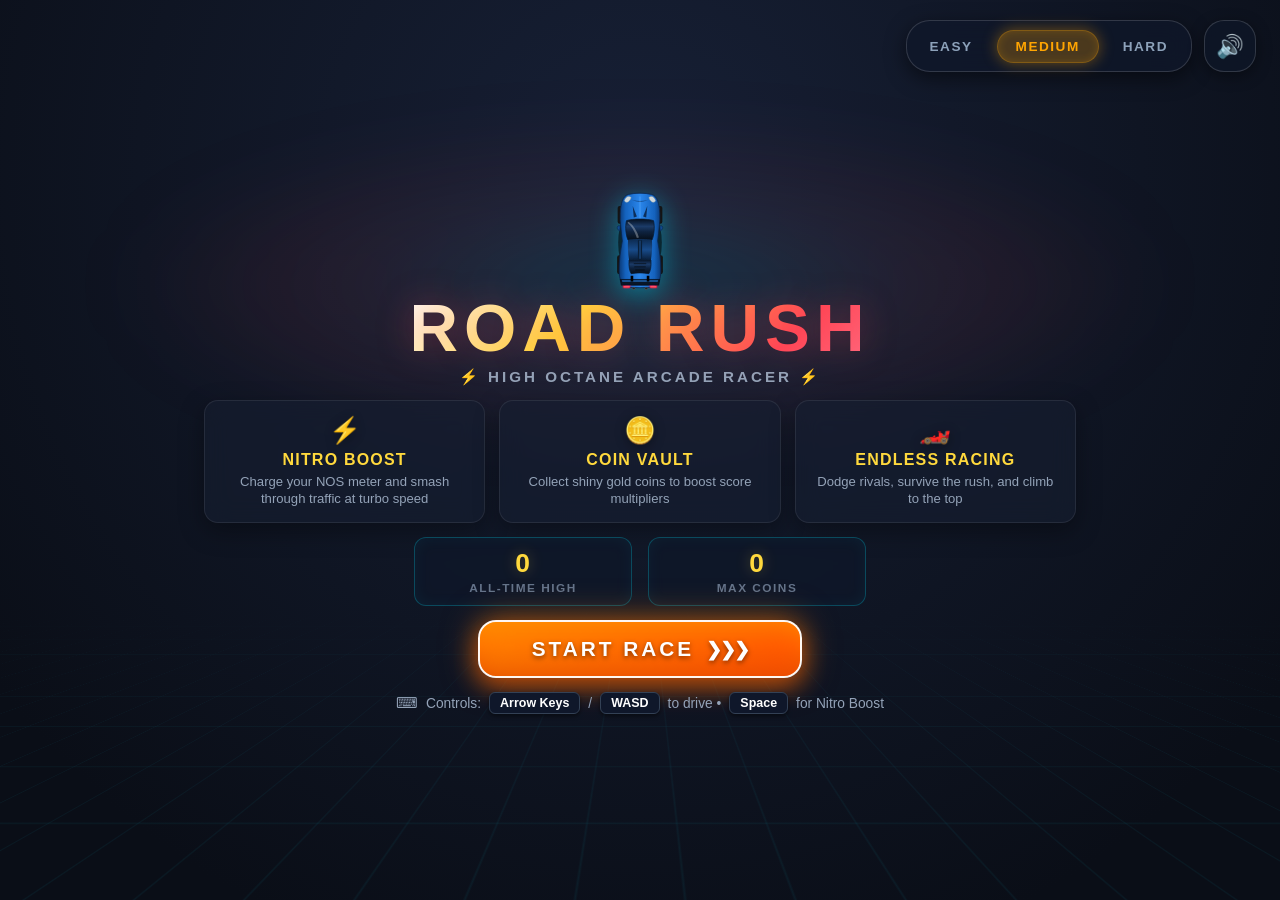
==== commit 233b0338: "Added Easy, Medium, and Hard difficulty modes with persistent local storage" ====
--- a/index.html
+++ b/index.html
@@ -24,7 +24,14 @@
 
     <main class="game">
         <section class="home-screen">
-            <button class="audio-btn home-audio-btn" id="audioBtn" title="Toggle audio (M)" aria-label="Toggle audio">🔊</button>
+            <div class="top-controls">
+                <div class="difficulty-wrapper">
+                    <button class="diff-btn" data-diff="Easy">EASY</button>
+                    <button class="diff-btn active" data-diff="Medium">MEDIUM</button>
+                    <button class="diff-btn" data-diff="Hard">HARD</button>
+                </div>
+                <button class="audio-btn home-audio-btn" id="audioBtn" title="Toggle audio (M)" aria-label="Toggle audio">🔊</button>
+            </div>
             <div class="home-content">
                 <div class="logo-section">
                     <div class="supercar-preview" aria-hidden="true">
@@ -46,9 +53,9 @@
                         <p>Collect shiny gold coins to boost score multipliers</p>
                     </div>
                     <div class="showcase-card">
-                        <span class="showcase-icon">🏆</span>
-                        <h3>Live Records</h3>
-                        <p>Dodge rivals, beat high scores, and climb to the top</p>
+                        <span class="showcase-icon">🏎️</span>
+                        <h3>Endless Racing</h3>
+                        <p>Dodge rivals, survive the rush, and climb to the top</p>
                     </div>
                 </div>
 
--- a/css/style.css
+++ b/css/style.css
@@ -1,603 +1,739 @@
-* {
-    margin: 0;
-    padding: 0;
-    box-sizing: border-box;
-}
-
-:root {
-    --accent-red: #ff4757;
-    --accent-orange: #ff7f50;
-    --accent-yellow: #ffd93d;
-    --accent-cyan: #00e5ff;
-    --accent-purple: #70a1ff;
-    --bg-dark-1: #0a0e17;
-    --bg-dark-2: #121826;
-    --card-bg: rgba(22, 30, 49, 0.65);
-    --card-border: rgba(255, 255, 255, 0.08);
-}
-
-html,
-body {
-    width: 100%;
-    height: 100%;
-    overflow: hidden;
-}
-
-body {
-    font-family: 'Segoe UI', -apple-system, BlinkMacSystemFont, Roboto, sans-serif;
-    background: radial-gradient(circle at 50% 20%, #172036 0%, var(--bg-dark-1) 85%);
-    color: #ffffff;
-    background-attachment: fixed;
-    position: relative;
-    user-select: none;
-}
-
-/* ==========================================================================
-   ANIMATED SPEED HIGHWAY & PERSPECTIVE GRID
-   ========================================================================== */
-.bg-speed-grid {
-    position: fixed;
-    inset: 0;
-    pointer-events: none;
-    z-index: 0;
-    overflow: hidden;
-}
-
-/* Horizon ambient glow */
-.grid-horizon {
-    position: absolute;
-    top: 15%;
-    left: 50%;
-    width: 80vw;
-    height: 300px;
-    transform: translateX(-50%);
-    background: radial-gradient(ellipse at center, rgba(0, 229, 255, 0.12) 0%, rgba(255, 71, 87, 0.08) 45%, transparent 75%);
-    filter: blur(40px);
-}
-
-/* Perspective Grid floor */
-.bg-speed-grid::before {
-    content: '';
-    position: absolute;
-    bottom: -20%;
-    left: -50%;
-    width: 200%;
-    height: 90%;
-    background-image: 
-        linear-gradient(rgba(0, 229, 255, 0.07) 1px, transparent 1px),
-        linear-gradient(90deg, rgba(0, 229, 255, 0.07) 1px, transparent 1px);
-    background-size: 50px 50px;
-    transform: perspective(400px) rotateX(65deg);
-    animation: gridScroll 3s linear infinite;
-    mask-image: linear-gradient(to top, rgba(0, 0, 0, 0.9) 10%, transparent 80%);
-    -webkit-mask-image: linear-gradient(to top, rgba(0, 0, 0, 0.9) 10%, transparent 80%);
-}
-
-@keyframes gridScroll {
-    0% {
-        background-position-y: 0px;
-    }
-    100% {
-        background-position-y: 50px;
-    }
-}
-
-/* Dynamic vertical speed streaks */
-.speed-streaks {
-    position: absolute;
-    inset: 0;
-}
-
-.streak {
-    position: absolute;
-    top: -150px;
-    width: 2px;
-    border-radius: 2px;
-    background: linear-gradient(to bottom, transparent, rgba(0, 229, 255, 0.7), transparent);
-    opacity: 0.4;
-    animation: streakDrop linear infinite;
-}
-
-.s1 { left: 12%; height: 120px; animation-duration: 2.2s; animation-delay: 0.3s; }
-.s2 { left: 28%; height: 90px; animation-duration: 1.8s; animation-delay: 1.1s; background: linear-gradient(to bottom, transparent, rgba(255, 217, 61, 0.6), transparent); }
-.s3 { left: 45%; height: 140px; animation-duration: 2.5s; animation-delay: 0.7s; }
-.s4 { left: 62%; height: 100px; animation-duration: 1.9s; animation-delay: 1.5s; }
-.s5 { left: 80%; height: 110px; animation-duration: 2.1s; animation-delay: 0.2s; background: linear-gradient(to bottom, transparent, rgba(255, 71, 87, 0.6), transparent); }
-.s6 { left: 92%; height: 130px; animation-duration: 2.7s; animation-delay: 1.8s; }
-
-@keyframes streakDrop {
-    0% {
-        transform: translateY(0);
-        opacity: 0;
-    }
-    15% {
-        opacity: 0.6;
-    }
-    85% {
-        opacity: 0.6;
-    }
-    100% {
-        transform: translateY(115vh);
-        opacity: 0;
-    }
-}
-
-/* ==========================================================================
-   HOME SCREEN LAYOUT
-   ========================================================================== */
-.game {
-    position: relative;
-    z-index: 1;
-    width: 100%;
-    height: 100%;
-    margin: 0 auto;
-    display: flex;
-    justify-content: center;
-    align-items: center;
-}
-
-.home-screen {
-    position: relative;
-    width: 100%;
-    height: 100%;
-    display: flex;
-    justify-content: center;
-    align-items: center;
-    overflow: hidden;
-    animation: fadeIn 0.8s ease-in;
-}
-
-.home-content {
-    display: flex;
-    flex-direction: column;
-    gap: 14px;
-    text-align: center;
-    width: min(94%, 960px);
-    max-height: 96vh;
-    justify-content: space-evenly;
-    align-items: center;
-    margin: 0 auto;
-    padding: 12px 16px;
-    z-index: 2;
-}
-
-/* ==========================================================================
-   HERO / LOGO SECTION & CAR BADGE
-   ========================================================================== */
-.logo-section {
-    animation: slideDown 0.8s cubic-bezier(0.2, 0.8, 0.2, 1);
-    display: flex;
-    flex-direction: column;
-    align-items: center;
-    position: relative;
-}
-
-.supercar-preview {
-    width: 64px;
-    height: 105px;
-    margin-bottom: 2px;
-    filter: drop-shadow(0 6px 14px rgba(0, 229, 255, 0.45));
-    animation: carHover 3s ease-in-out infinite;
-    cursor: default;
-}
-
-.hero-car-img {
-    width: 100%;
-    height: 100%;
-    object-fit: contain;
-    transition: transform 0.4s cubic-bezier(0.34, 1.56, 0.64, 1);
-}
-
-.supercar-preview:hover .hero-car-img {
-    transform: scale(1.12) rotate(-3deg);
-}
-
-@keyframes carHover {
-    0%, 100% {
-        transform: translateY(0px);
-    }
-    50% {
-        transform: translateY(-8px);
-    }
-}
-
-.logo-title {
-    font-size: clamp(2.4rem, 8vw, 4.2rem);
-    font-weight: 900;
-    letter-spacing: 6px;
-    line-height: 1.05;
-    background: linear-gradient(135deg, #ffffff 0%, #ffd93d 35%, #ff4757 80%, #ff6b81 100%);
-    -webkit-background-clip: text;
-    -webkit-text-fill-color: transparent;
-    background-clip: text;
-    margin-bottom: 4px;
-    text-shadow: 0 0 35px rgba(255, 71, 87, 0.35);
-    position: relative;
-    display: inline-block;
-}
-
-.logo-subtitle {
-    font-size: clamp(0.7rem, 2.2vw, 0.95rem);
-    color: #94a3b8;
-    letter-spacing: 3px;
-    text-transform: uppercase;
-    font-weight: 600;
-}
-
-/* ==========================================================================
-   FEATURE CARDS (GLASSMORPHISM)
-   ========================================================================== */
-.home-showcase {
-    display: grid;
-    grid-template-columns: repeat(3, minmax(0, 1fr));
-    gap: 14px;
-    width: min(100%, 880px);
-    padding: 0 4px;
-    animation: slideUp 0.8s ease-out 0.2s both;
-}
-
-.showcase-card {
-    padding: 14px 16px;
-    background: var(--card-bg);
-    border: 1px solid var(--card-border);
-    border-radius: 14px;
-    backdrop-filter: blur(12px);
-    -webkit-backdrop-filter: blur(12px);
-    box-shadow: 0 8px 24px rgba(0, 0, 0, 0.35);
-    transition: all 0.35s cubic-bezier(0.2, 0.8, 0.2, 1);
-    position: relative;
-    overflow: hidden;
-}
-
-.showcase-card::before {
-    content: '';
-    position: absolute;
-    top: 0;
-    left: 0;
-    right: 0;
-    height: 2px;
-    background: linear-gradient(90deg, transparent, rgba(255, 255, 255, 0.4), transparent);
-    opacity: 0;
-    transition: opacity 0.35s ease;
-}
-
-.showcase-card:hover {
-    background: rgba(30, 41, 67, 0.8);
-    border-color: rgba(0, 229, 255, 0.35);
-    transform: translateY(-4px);
-    box-shadow: 0 12px 30px rgba(0, 229, 255, 0.18);
-}
-
-.showcase-card:hover::before {
-    opacity: 1;
-}
-
-.showcase-icon {
-    font-size: 1.6rem;
-    display: inline-block;
-    margin-bottom: 6px;
-    filter: drop-shadow(0 2px 6px rgba(0, 0, 0, 0.4));
-    transition: transform 0.3s ease;
-}
-
-.showcase-card:hover .showcase-icon {
-    transform: scale(1.15) rotate(5deg);
-}
-
-.showcase-card h3 {
-    font-size: clamp(0.8rem, 2vw, 1rem);
-    margin-bottom: 4px;
-    color: var(--accent-yellow);
-    text-transform: uppercase;
-    letter-spacing: 1.2px;
-    font-weight: 700;
-}
-
-.showcase-card p {
-    font-size: clamp(0.68rem, 1.4vw, 0.82rem);
-    color: #94a3b8;
-    line-height: 1.35;
-}
-
-/* ==========================================================================
-   CAREER STATS SECTION
-   ========================================================================== */
-.home-stats {
-    display: grid;
-    grid-template-columns: repeat(2, minmax(0, 1fr));
-    gap: 16px;
-    width: min(100%, 460px);
-    padding: 0 4px;
-    animation: slideUp 0.8s ease-out 0.3s both;
-}
-
-.stat-item {
-    display: flex;
-    flex-direction: column;
-    padding: 10px 14px;
-    background: rgba(15, 23, 42, 0.65);
-    border: 1px solid rgba(0, 229, 255, 0.25);
-    border-radius: 12px;
-    backdrop-filter: blur(8px);
-    position: relative;
-    box-shadow: inset 0 0 15px rgba(0, 229, 255, 0.05);
-}
-
-.stat-number {
-    font-size: clamp(1.2rem, 3.2vw, 1.65rem);
-    font-weight: 800;
-    color: var(--accent-yellow);
-    margin-bottom: 2px;
-    font-family: 'Trebuchet MS', -apple-system, sans-serif;
-    letter-spacing: 1px;
-    text-shadow: 0 0 15px rgba(255, 217, 61, 0.3);
-}
-
-.stat-name {
-    font-size: clamp(0.62rem, 1.6vw, 0.74rem);
-    color: #64748b;
-    text-transform: uppercase;
-    letter-spacing: 1.5px;
-    font-weight: 700;
-}
-
-/* ==========================================================================
-   START RACE CTA BUTTON (MATCHING USER SNIPPET: VIBRANT GLOWING ORANGE CAPSULE)
-   ========================================================================== */
-.cta-container {
-    animation: slideUp 0.8s ease-out 0.4s both;
-    position: relative;
-    display: flex;
-    justify-content: center;
-    align-items: center;
-}
-
-.play-btn {
-    position: relative;
-    display: inline-flex;
-    align-items: center;
-    justify-content: center;
-    gap: 12px;
-    padding: 15px 52px;
-    background: linear-gradient(180deg, #ff8c00 0%, #ff6f00 45%, #e65100 100%);
-    color: #ffffff;
-    font-size: clamp(1.05rem, 2.5vw, 1.3rem);
-    font-weight: 900;
-    letter-spacing: 3px;
-    border: 2px solid rgba(255, 255, 255, 0.95);
-    border-radius: 18px;
-    text-transform: uppercase;
-    text-decoration: none;
-    cursor: pointer;
-    box-shadow: 0 8px 25px rgba(230, 81, 0, 0.65), 0 0 35px rgba(255, 140, 0, 0.5);
-    transition: all 0.25s cubic-bezier(0.2, 0.8, 0.2, 1);
-    overflow: hidden;
-}
-
-.play-btn-text {
-    position: relative;
-    z-index: 2;
-    text-shadow: 0 2px 5px rgba(0, 0, 0, 0.5);
-}
-
-.play-btn-chevrons {
-    position: relative;
-    z-index: 2;
-    font-size: 1.2rem;
-    font-weight: 900;
-    color: #ffffff;
-    letter-spacing: -2px;
-    transition: transform 0.25s ease;
-    text-shadow: 0 2px 5px rgba(0, 0, 0, 0.5);
-}
-
-.play-btn-glow {
-    position: absolute;
-    inset: -4px;
-    border-radius: 20px;
-    background: linear-gradient(135deg, #ff9100, #ff3d00);
-    filter: blur(14px);
-    opacity: 0.5;
-    z-index: 1;
-    animation: ctaPulse 2s ease-in-out infinite;
-    pointer-events: none;
-}
-
-@keyframes ctaPulse {
-    0%, 100% {
-        transform: scale(0.98);
-        opacity: 0.4;
-    }
-    50% {
-        transform: scale(1.04);
-        opacity: 0.75;
-    }
-}
-
-.play-btn:hover {
-    transform: translateY(-3px) scale(1.03);
-    box-shadow: 0 12px 35px rgba(230, 81, 0, 0.85), 0 0 45px rgba(255, 140, 0, 0.7);
-    filter: brightness(1.06);
-}
-
-.play-btn:hover .play-btn-chevrons {
-    transform: translateX(4px);
-}
-
-.play-btn:active {
-    transform: translateY(0px) scale(0.98);
-}
-
-/* ==========================================================================
-   KEYBOARD CONTROLS LEGEND / FOOTER (MATCHING USER SNIPPET)
-   ========================================================================== */
-.home-footer {
-    animation: slideUp 0.8s ease-out 0.5s both;
-    font-size: clamp(0.74rem, 1.8vw, 0.86rem);
-    color: #94a3b8;
-    padding: 0 8px;
-}
-
-.controls-hint {
-    display: inline-flex;
-    align-items: center;
-    flex-wrap: wrap;
-    justify-content: center;
-    gap: 8px;
-}
-
-.hint-icon {
-    font-size: 0.95rem;
-    color: #94a3b8;
-}
-
-kbd {
-    display: inline-block;
-    padding: 3px 10px;
-    font-family: inherit;
-    font-size: 0.78rem;
-    font-weight: 800;
-    color: #ffffff;
-    background: #0f172a;
-    border: 1px solid #334155;
-    border-radius: 6px;
-    box-shadow: 0 2px 4px rgba(0, 0, 0, 0.5);
-}
-
-/* ==========================================================================
-   AUDIO TOGGLE BUTTON
-   ========================================================================== */
-.home-audio-btn {
-    position: absolute;
-    top: 20px;
-    right: 24px;
-    z-index: 100;
-    width: 46px;
-    height: 46px;
-    border-radius: 12px;
-    background: rgba(15, 23, 42, 0.65);
-    border: 1px solid rgba(255, 255, 255, 0.15);
-    color: #ffffff;
-    font-size: 1.3rem;
-    cursor: pointer;
-    display: flex;
-    align-items: center;
-    justify-content: center;
-    box-shadow: 0 4px 15px rgba(0, 0, 0, 0.4);
-    backdrop-filter: blur(10px);
-    -webkit-backdrop-filter: blur(10px);
-    transition: all 0.25s ease;
-}
-
-.home-audio-btn:hover {
-    background: rgba(30, 41, 67, 0.85);
-    border-color: rgba(0, 229, 255, 0.5);
-    transform: scale(1.08);
-    box-shadow: 0 6px 20px rgba(0, 229, 255, 0.25);
-}
-
-.home-audio-btn.muted {
-    opacity: 0.75;
-    border-color: rgba(255, 71, 87, 0.5);
-    background: rgba(255, 71, 87, 0.12);
-}
-
-/* ==========================================================================
-   ANIMATIONS & MEDIA QUERIES
-   ========================================================================== */
-@keyframes fadeIn {
-    from {
-        opacity: 0;
-    }
-    to {
-        opacity: 1;
-    }
-}
-
-@keyframes slideDown {
-    from {
-        opacity: 0;
-        transform: translateY(-25px);
-    }
-    to {
-        opacity: 1;
-        transform: translateY(0);
-    }
-}
-
-@keyframes slideUp {
-    from {
-        opacity: 0;
-        transform: translateY(25px);
-    }
-    to {
-        opacity: 1;
-        transform: translateY(0);
-    }
-}
-
-@keyframes scaleIn {
-    from {
-        opacity: 0;
-        transform: scale(0.85);
-    }
-    to {
-        opacity: 1;
-        transform: scale(1);
-    }
-}
-
-.hidden {
-    display: none !important;
-}
-
-/* Responsive adjustments */
-@media (max-width: 768px) {
-    .home-showcase {
-        grid-template-columns: repeat(3, 1fr);
-        gap: 8px;
-    }
-    .showcase-card {
-        padding: 10px 8px;
-    }
-}
-
-@media (max-width: 580px) {
-    .home-content {
-        padding: 8px;
-        gap: 10px;
-    }
-
-    .supercar-preview {
-        width: 50px;
-        height: 80px;
-    }
-
-    .home-showcase {
-        grid-template-columns: 1fr;
-        gap: 8px;
-        max-width: 320px;
-    }
-
-    .showcase-card {
-        padding: 8px 12px;
-        display: flex;
-        align-items: center;
-        gap: 12px;
-        text-align: left;
-    }
-
-    .showcase-icon {
-        margin-bottom: 0;
-    }
-
-    .home-stats {
-        gap: 10px;
-        max-width: 320px;
-    }
-
-    .controls-hint {
-        font-size: 0.72rem;
-    }
-}
-+* {
+    margin: 0;
+    padding: 0;
+    box-sizing: border-box;
+}
+
+:root {
+    --accent-red: #ff4757;
+    --accent-orange: #ff7f50;
+    --accent-yellow: #ffd93d;
+    --accent-cyan: #00e5ff;
+    --accent-purple: #70a1ff;
+    --bg-dark-1: #0a0e17;
+    --bg-dark-2: #121826;
+    --card-bg: rgba(22, 30, 49, 0.65);
+    --card-border: rgba(255, 255, 255, 0.08);
+}
+
+html,
+body {
+    width: 100%;
+    height: 100%;
+    overflow: hidden;
+}
+
+body {
+    font-family: 'Segoe UI', -apple-system, BlinkMacSystemFont, Roboto, sans-serif;
+    background: radial-gradient(circle at 50% 20%, #172036 0%, var(--bg-dark-1) 85%);
+    color: #ffffff;
+    background-attachment: fixed;
+    position: relative;
+    user-select: none;
+}
+
+.bg-speed-grid {
+    position: fixed;
+    inset: 0;
+    pointer-events: none;
+    z-index: 0;
+    overflow: hidden;
+}
+
+.grid-horizon {
+    position: absolute;
+    top: 15%;
+    left: 50%;
+    width: 80vw;
+    height: 300px;
+    transform: translateX(-50%);
+    background: radial-gradient(ellipse at center, rgba(0, 229, 255, 0.12) 0%, rgba(255, 71, 87, 0.08) 45%, transparent 75%);
+    filter: blur(40px);
+}
+
+.bg-speed-grid::before {
+    content: '';
+    position: absolute;
+    bottom: -20%;
+    left: -50%;
+    width: 200%;
+    height: 90%;
+    background-image:
+        linear-gradient(rgba(0, 229, 255, 0.07) 1px, transparent 1px),
+        linear-gradient(90deg, rgba(0, 229, 255, 0.07) 1px, transparent 1px);
+    background-size: 50px 50px;
+    transform: perspective(400px) rotateX(65deg);
+    animation: gridScroll 3s linear infinite;
+    mask-image: linear-gradient(to top, rgba(0, 0, 0, 0.9) 10%, transparent 80%);
+    -webkit-mask-image: linear-gradient(to top, rgba(0, 0, 0, 0.9) 10%, transparent 80%);
+}
+
+@keyframes gridScroll {
+    0% {
+        background-position-y: 0px;
+    }
+    100% {
+        background-position-y: 50px;
+    }
+}
+
+.speed-streaks {
+    position: absolute;
+    inset: 0;
+}
+
+.streak {
+    position: absolute;
+    top: -150px;
+    width: 2px;
+    border-radius: 2px;
+    background: linear-gradient(to bottom, transparent, rgba(0, 229, 255, 0.7), transparent);
+    opacity: 0.4;
+    animation: streakDrop linear infinite;
+}
+
+.s1 { left: 12%; height: 120px; animation-duration: 2.2s; animation-delay: 0.3s; }
+.s2 { left: 28%; height: 90px; animation-duration: 1.8s; animation-delay: 1.1s; background: linear-gradient(to bottom, transparent, rgba(255, 217, 61, 0.6), transparent); }
+.s3 { left: 45%; height: 140px; animation-duration: 2.5s; animation-delay: 0.7s; }
+.s4 { left: 62%; height: 100px; animation-duration: 1.9s; animation-delay: 1.5s; }
+.s5 { left: 80%; height: 110px; animation-duration: 2.1s; animation-delay: 0.2s; background: linear-gradient(to bottom, transparent, rgba(255, 71, 87, 0.6), transparent); }
+.s6 { left: 92%; height: 130px; animation-duration: 2.7s; animation-delay: 1.8s; }
+
+@keyframes streakDrop {
+    0% {
+        transform: translateY(0);
+        opacity: 0;
+    }
+    15% {
+        opacity: 0.6;
+    }
+    85% {
+        opacity: 0.6;
+    }
+    100% {
+        transform: translateY(115vh);
+        opacity: 0;
+    }
+}
+
+.game {
+    position: relative;
+    z-index: 1;
+    width: 100%;
+    height: 100%;
+    margin: 0 auto;
+    display: flex;
+    justify-content: center;
+    align-items: center;
+}
+
+.home-screen {
+    position: relative;
+    width: 100%;
+    height: 100%;
+    display: flex;
+    justify-content: center;
+    align-items: center;
+    overflow: hidden;
+    animation: fadeIn 0.8s ease-in;
+}
+
+.home-content {
+    display: flex;
+    flex-direction: column;
+    gap: 14px;
+    text-align: center;
+    width: min(94%, 960px);
+    max-height: 96vh;
+    justify-content: space-evenly;
+    align-items: center;
+    margin: 0 auto;
+    padding: 12px 16px;
+    z-index: 2;
+}
+
+.logo-section {
+    animation: slideDown 0.8s cubic-bezier(0.2, 0.8, 0.2, 1);
+    display: flex;
+    flex-direction: column;
+    align-items: center;
+    position: relative;
+}
+
+.supercar-preview {
+    width: 64px;
+    height: 105px;
+    margin-bottom: 2px;
+    filter: drop-shadow(0 6px 14px rgba(0, 229, 255, 0.45));
+    animation: carHover 3s ease-in-out infinite;
+    cursor: default;
+}
+
+.hero-car-img {
+    width: 100%;
+    height: 100%;
+    object-fit: contain;
+    transition: transform 0.4s cubic-bezier(0.34, 1.56, 0.64, 1);
+}
+
+.supercar-preview:hover .hero-car-img {
+    transform: scale(1.12) rotate(-3deg);
+}
+
+@keyframes carHover {
+    0%, 100% {
+        transform: translateY(0px);
+    }
+    50% {
+        transform: translateY(-8px);
+    }
+}
+
+.logo-title {
+    font-size: clamp(2.4rem, 8vw, 4.2rem);
+    font-weight: 900;
+    letter-spacing: 6px;
+    line-height: 1.05;
+    background: linear-gradient(135deg, #ffffff 0%, #ffd93d 35%, #ff4757 80%, #ff6b81 100%);
+    -webkit-background-clip: text;
+    -webkit-text-fill-color: transparent;
+    background-clip: text;
+    margin-bottom: 4px;
+    text-shadow: 0 0 35px rgba(255, 71, 87, 0.35);
+    position: relative;
+    display: inline-block;
+}
+
+.logo-subtitle {
+    font-size: clamp(0.7rem, 2.2vw, 0.95rem);
+    color: #94a3b8;
+    letter-spacing: 3px;
+    text-transform: uppercase;
+    font-weight: 600;
+}
+
+.home-showcase {
+    display: grid;
+    grid-template-columns: repeat(3, minmax(0, 1fr));
+    gap: 14px;
+    width: min(100%, 880px);
+    padding: 0 4px;
+    animation: slideUp 0.8s ease-out 0.2s both;
+}
+
+.showcase-card {
+    padding: 14px 16px;
+    background: var(--card-bg);
+    border: 1px solid var(--card-border);
+    border-radius: 14px;
+    backdrop-filter: blur(12px);
+    -webkit-backdrop-filter: blur(12px);
+    box-shadow: 0 8px 24px rgba(0, 0, 0, 0.35);
+    transition: all 0.35s cubic-bezier(0.2, 0.8, 0.2, 1);
+    position: relative;
+    overflow: hidden;
+}
+
+.showcase-card::before {
+    content: '';
+    position: absolute;
+    top: 0;
+    left: 0;
+    right: 0;
+    height: 2px;
+    background: linear-gradient(90deg, transparent, rgba(255, 255, 255, 0.4), transparent);
+    opacity: 0;
+    transition: opacity 0.35s ease;
+}
+
+.showcase-card:hover {
+    background: rgba(30, 41, 67, 0.8);
+    border-color: rgba(0, 229, 255, 0.35);
+    transform: translateY(-4px);
+    box-shadow: 0 12px 30px rgba(0, 229, 255, 0.18);
+}
+
+.showcase-card:hover::before {
+    opacity: 1;
+}
+
+.showcase-icon {
+    font-size: 1.6rem;
+    display: inline-block;
+    margin-bottom: 6px;
+    filter: drop-shadow(0 2px 6px rgba(0, 0, 0, 0.4));
+    transition: transform 0.3s ease;
+}
+
+.showcase-card:hover .showcase-icon {
+    transform: scale(1.15) rotate(5deg);
+}
+
+.showcase-card h3 {
+    font-size: clamp(0.8rem, 2vw, 1rem);
+    margin-bottom: 4px;
+    color: var(--accent-yellow);
+    text-transform: uppercase;
+    letter-spacing: 1.2px;
+    font-weight: 700;
+}
+
+.showcase-card p {
+    font-size: clamp(0.68rem, 1.4vw, 0.82rem);
+    color: #94a3b8;
+    line-height: 1.35;
+}
+
+.home-stats {
+    display: grid;
+    grid-template-columns: repeat(2, minmax(0, 1fr));
+    gap: 16px;
+    width: min(100%, 460px);
+    padding: 0 4px;
+    animation: slideUp 0.8s ease-out 0.3s both;
+}
+
+.stat-item {
+    display: flex;
+    flex-direction: column;
+    padding: 10px 14px;
+    background: rgba(15, 23, 42, 0.65);
+    border: 1px solid rgba(0, 229, 255, 0.25);
+    border-radius: 12px;
+    backdrop-filter: blur(8px);
+    position: relative;
+    box-shadow: inset 0 0 15px rgba(0, 229, 255, 0.05);
+}
+
+.stat-number {
+    font-size: clamp(1.2rem, 3.2vw, 1.65rem);
+    font-weight: 800;
+    color: var(--accent-yellow);
+    margin-bottom: 2px;
+    font-family: 'Trebuchet MS', -apple-system, sans-serif;
+    letter-spacing: 1px;
+    text-shadow: 0 0 15px rgba(255, 217, 61, 0.3);
+}
+
+.stat-name {
+    font-size: clamp(0.62rem, 1.6vw, 0.74rem);
+    color: #64748b;
+    text-transform: uppercase;
+    letter-spacing: 1.5px;
+    font-weight: 700;
+}
+
+.cta-container {
+    animation: slideUp 0.8s ease-out 0.4s both;
+    position: relative;
+    display: flex;
+    justify-content: center;
+    align-items: center;
+}
+
+.play-btn {
+    position: relative;
+    display: inline-flex;
+    align-items: center;
+    justify-content: center;
+    gap: 12px;
+    padding: 15px 52px;
+    background: linear-gradient(180deg, #ff8c00 0%, #ff6f00 45%, #e65100 100%);
+    color: #ffffff;
+    font-size: clamp(1.05rem, 2.5vw, 1.3rem);
+    font-weight: 900;
+    letter-spacing: 3px;
+    border: 2px solid rgba(255, 255, 255, 0.95);
+    border-radius: 18px;
+    text-transform: uppercase;
+    text-decoration: none;
+    cursor: pointer;
+    box-shadow: 0 8px 25px rgba(230, 81, 0, 0.65), 0 0 35px rgba(255, 140, 0, 0.5);
+    transition: all 0.25s cubic-bezier(0.2, 0.8, 0.2, 1);
+    overflow: hidden;
+}
+
+.play-btn-text {
+    position: relative;
+    z-index: 2;
+    text-shadow: 0 2px 5px rgba(0, 0, 0, 0.5);
+}
+
+.play-btn-chevrons {
+    position: relative;
+    z-index: 2;
+    font-size: 1.2rem;
+    font-weight: 900;
+    color: #ffffff;
+    letter-spacing: -2px;
+    transition: transform 0.25s ease;
+    text-shadow: 0 2px 5px rgba(0, 0, 0, 0.5);
+}
+
+.play-btn-glow {
+    position: absolute;
+    inset: -4px;
+    border-radius: 20px;
+    background: linear-gradient(135deg, #ff9100, #ff3d00);
+    filter: blur(14px);
+    opacity: 0.5;
+    z-index: 1;
+    animation: ctaPulse 2s ease-in-out infinite;
+    pointer-events: none;
+}
+
+@keyframes ctaPulse {
+    0%, 100% {
+        transform: scale(0.98);
+        opacity: 0.4;
+    }
+    50% {
+        transform: scale(1.04);
+        opacity: 0.75;
+    }
+}
+
+.play-btn:hover {
+    transform: translateY(-3px) scale(1.03);
+    box-shadow: 0 12px 35px rgba(230, 81, 0, 0.85), 0 0 45px rgba(255, 140, 0, 0.7);
+    filter: brightness(1.06);
+}
+
+.play-btn:hover .play-btn-chevrons {
+    transform: translateX(4px);
+}
+
+.play-btn:active {
+    transform: translateY(0px) scale(0.98);
+}
+
+.home-footer {
+    animation: slideUp 0.8s ease-out 0.5s both;
+    font-size: clamp(0.74rem, 1.8vw, 0.86rem);
+    color: #94a3b8;
+    padding: 0 8px;
+}
+
+.controls-hint {
+    display: inline-flex;
+    align-items: center;
+    flex-wrap: wrap;
+    justify-content: center;
+    gap: 8px;
+}
+
+.hint-icon {
+    font-size: 0.95rem;
+    color: #94a3b8;
+}
+
+kbd {
+    display: inline-block;
+    padding: 3px 10px;
+    font-family: inherit;
+    font-size: 0.78rem;
+    font-weight: 800;
+    color: #ffffff;
+    background: #0f172a;
+    border: 1px solid #334155;
+    border-radius: 6px;
+    box-shadow: 0 2px 4px rgba(0, 0, 0, 0.5);
+}
+
+.home-audio-btn {
+    position: absolute;
+    top: 20px;
+    right: 24px;
+    z-index: 100;
+    width: 46px;
+    height: 46px;
+    border-radius: 12px;
+    background: rgba(15, 23, 42, 0.65);
+    border: 1px solid rgba(255, 255, 255, 0.15);
+    color: #ffffff;
+    font-size: 1.3rem;
+    cursor: pointer;
+    display: flex;
+    align-items: center;
+    justify-content: center;
+    box-shadow: 0 4px 15px rgba(0, 0, 0, 0.4);
+    backdrop-filter: blur(10px);
+    -webkit-backdrop-filter: blur(10px);
+    transition: all 0.25s ease;
+}
+
+.home-audio-btn:hover {
+    background: rgba(30, 41, 67, 0.85);
+    border-color: rgba(0, 229, 255, 0.5);
+    transform: scale(1.08);
+    box-shadow: 0 6px 20px rgba(0, 229, 255, 0.25);
+}
+
+.home-audio-btn.muted {
+    opacity: 0.75;
+    border-color: rgba(255, 71, 87, 0.5);
+    background: rgba(255, 71, 87, 0.12);
+}
+
+@keyframes fadeIn {
+    from {
+        opacity: 0;
+    }
+    to {
+        opacity: 1;
+    }
+}
+
+@keyframes slideDown {
+    from {
+        opacity: 0;
+        transform: translateY(-25px);
+    }
+    to {
+        opacity: 1;
+        transform: translateY(0);
+    }
+}
+
+@keyframes slideUp {
+    from {
+        opacity: 0;
+        transform: translateY(25px);
+    }
+    to {
+        opacity: 1;
+        transform: translateY(0);
+    }
+}
+
+@keyframes scaleIn {
+    from {
+        opacity: 0;
+        transform: scale(0.85);
+    }
+    to {
+        opacity: 1;
+        transform: scale(1);
+    }
+}
+
+.hidden {
+    display: none !important;
+}
+
+@media (max-width: 768px) {
+    .home-showcase {
+        grid-template-columns: repeat(3, 1fr);
+        gap: 8px;
+    }
+    .showcase-card {
+        padding: 10px 8px;
+    }
+}
+
+@media (max-width: 580px) {
+    .home-content {
+        padding: 8px;
+        gap: 10px;
+    }
+
+    .supercar-preview {
+        width: 50px;
+        height: 80px;
+    }
+
+    .home-showcase {
+        grid-template-columns: 1fr;
+        gap: 8px;
+        max-width: 320px;
+    }
+
+    .showcase-card {
+        padding: 8px 12px;
+        display: flex;
+        align-items: center;
+        gap: 12px;
+        text-align: left;
+    }
+
+    .showcase-icon {
+        margin-bottom: 0;
+    }
+
+    .home-stats {
+        gap: 10px;
+        max-width: 320px;
+    }
+
+    .controls-hint {
+        font-size: 0.72rem;
+    }
+}
+
+.top-controls {
+    position: absolute;
+    top: 20px;
+    right: 24px;
+    display: flex;
+    align-items: center;
+    gap: 12px;
+    z-index: 100;
+}
+
+
+    display: flex;
+    align-items: center;
+    background: rgba(15, 23, 42, 0.65);
+    border: 1px solid rgba(0, 229, 255, 0.25);
+    border-radius: 12px;
+    padding: 0 12px;
+    height: 46px;
+    backdrop-filter: blur(10px);
+    -webkit-backdrop-filter: blur(10px);
+    box-shadow: 0 4px 15px rgba(0, 0, 0, 0.4);
+    transition: all 0.25s ease;
+}
+
+.difficulty-wrapper:hover {
+    background: rgba(30, 41, 67, 0.85);
+    border-color: rgba(0, 229, 255, 0.5);
+    box-shadow: 0 6px 20px rgba(0, 229, 255, 0.25);
+}
+
+.difficulty-wrapper label {
+    color: var(--accent-cyan);
+    font-size: 0.85rem;
+    font-weight: 700;
+    text-transform: uppercase;
+    letter-spacing: 1px;
+    margin-right: 8px;
+}
+
+.difficulty-wrapper select {
+    background: transparent;
+    color: #fff;
+    border: none;
+    font-family: inherit;
+    font-size: 0.95rem;
+    font-weight: 600;
+    cursor: pointer;
+    outline: none;
+    padding: 5px 0;
+}
+
+.difficulty-wrapper select option {
+    background: var(--bg-dark-2);
+    color: #fff;
+}
+
+.top-controls .home-audio-btn {
+    position: static;
+}
+
+
+
+    display: flex;
+    align-items: center;
+    background: rgba(15, 23, 42, 0.65);
+    border: 1px solid rgba(0, 229, 255, 0.25);
+    border-radius: 12px;
+    padding: 4px;
+    height: 46px;
+    backdrop-filter: blur(10px);
+    -webkit-backdrop-filter: blur(10px);
+    box-shadow: 0 4px 15px rgba(0, 0, 0, 0.4);
+    gap: 4px;
+}
+
+.diff-btn {
+    background: transparent;
+    color: #94a3b8;
+    border: none;
+    padding: 6px 12px;
+    border-radius: 8px;
+    font-size: 0.75rem;
+    font-weight: 700;
+    text-transform: uppercase;
+    letter-spacing: 1px;
+    cursor: pointer;
+    transition: all 0.2s ease;
+}
+
+.diff-btn:hover {
+    color: #fff;
+    background: rgba(255, 255, 255, 0.1);
+}
+
+.diff-btn.active {
+    background: rgba(0, 229, 255, 0.2);
+    color: var(--accent-cyan);
+    box-shadow: 0 0 10px rgba(0, 229, 255, 0.2);
+}
+
+.top-controls .home-audio-btn {
+    position: static;
+}
+
+
+.difficulty-wrapper {
+    display: flex;
+    align-items: center;
+    background: rgba(15, 23, 42, 0.75);
+    border: 1px solid rgba(255, 255, 255, 0.15);
+    border-radius: 24px;
+    padding: 5px;
+    height: 52px;
+    backdrop-filter: blur(12px);
+    -webkit-backdrop-filter: blur(12px);
+    box-shadow: 0 6px 20px rgba(0, 0, 0, 0.5);
+    gap: 6px;
+}
+
+.diff-btn {
+    background: transparent;
+    color: #8da2ba;
+    border: none;
+    padding: 8px 18px;
+    border-radius: 18px;
+    font-size: 0.85rem;
+    font-weight: 800;
+    text-transform: uppercase;
+    letter-spacing: 1.5px;
+    cursor: pointer;
+    transition: all 0.3s cubic-bezier(0.2, 0.8, 0.2, 1);
+}
+
+.diff-btn:hover {
+    color: #fff;
+    background: rgba(255, 255, 255, 0.15);
+}
+
+.diff-btn[data-diff='Easy'].active {
+    background: rgba(46, 213, 115, 0.25);
+    color: #2ed573;
+    box-shadow: 0 0 15px rgba(46, 213, 115, 0.4), inset 0 0 8px rgba(46, 213, 115, 0.2);
+    border: 1px solid rgba(46, 213, 115, 0.3);
+}
+
+.diff-btn[data-diff='Medium'].active {
+    background: rgba(255, 165, 2, 0.25);
+    color: #ffa502;
+    box-shadow: 0 0 15px rgba(255, 165, 2, 0.4), inset 0 0 8px rgba(255, 165, 2, 0.2);
+    border: 1px solid rgba(255, 165, 2, 0.3);
+}
+
+.diff-btn[data-diff='Hard'].active {
+    background: rgba(255, 71, 87, 0.25);
+    color: #ff4757;
+    box-shadow: 0 0 15px rgba(255, 71, 87, 0.4), inset 0 0 8px rgba(255, 71, 87, 0.2);
+    border: 1px solid rgba(255, 71, 87, 0.3);
+}
+
+.top-controls .home-audio-btn {
+    position: static;
+    height: 52px;
+    width: 52px;
+    border-radius: 20px;
+    font-size: 1.4rem;
+}
+
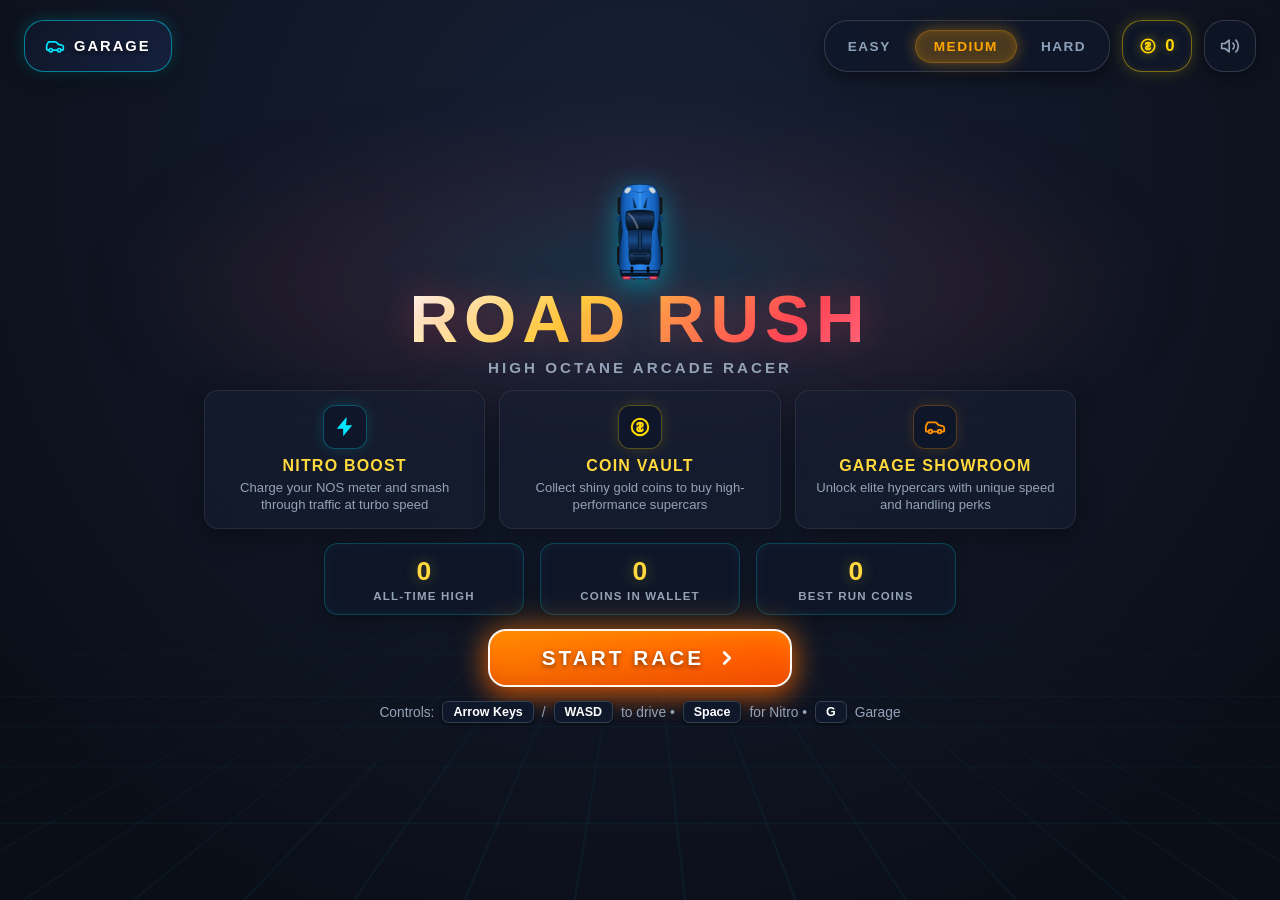
==== commit 2671f5c7: "Garage functanility added with three new cars" ====
--- a/index.html
+++ b/index.html
@@ -24,38 +24,89 @@
 
     <main class="game">
         <section class="home-screen">
+            <!-- TOP LEFT: GARAGE BUTTON -->
+            <div class="top-left-controls">
+                <button class="top-garage-btn" id="openGarageBtn" title="Open Garage (G)" aria-label="Open Garage">
+                    <svg class="ui-icon" width="20" height="20" viewBox="0 0 24 24" fill="none" stroke="currentColor" stroke-width="2" stroke-linecap="round" stroke-linejoin="round" aria-hidden="true">
+                        <path d="M19 17h2c.6 0 1-.4 1-1v-3c0-.9-.7-1.7-1.5-1.9C18.7 10.6 16 10 16 10s-1.3-1.4-2.2-2.3c-.5-.4-1.1-.7-1.8-.7H5c-.6 0-1.1.4-1.4.9l-1.4 2.9C2.1 11.1 2 11.5 2 12v4c0 .6.4 1 1 1h2"/>
+                        <circle cx="7" cy="17" r="2"/>
+                        <path d="M9 17h6"/>
+                        <circle cx="17" cy="17" r="2"/>
+                    </svg>
+                    <span class="top-garage-text">GARAGE</span>
+                </button>
+            </div>
+
+            <!-- TOP RIGHT: DIFFICULTY, COIN VAULT, AUDIO -->
             <div class="top-controls">
                 <div class="difficulty-wrapper">
                     <button class="diff-btn" data-diff="Easy">EASY</button>
                     <button class="diff-btn active" data-diff="Medium">MEDIUM</button>
                     <button class="diff-btn" data-diff="Hard">HARD</button>
                 </div>
-                <button class="audio-btn home-audio-btn" id="audioBtn" title="Toggle audio (M)" aria-label="Toggle audio">🔊</button>
-            </div>
+
+                <div class="wallet-badge" id="topWalletBadge" title="Total Vault Coins">
+                    <svg class="coin-token-svg" width="18" height="18" viewBox="0 0 24 24" fill="none" stroke="#ffd700" stroke-width="2.2" stroke-linecap="round" stroke-linejoin="round" aria-hidden="true">
+                        <circle cx="12" cy="12" r="9"/>
+                        <path d="M12 7v10M9 9.5c0-1.4 1.3-2 3-2s3 .6 3 2c0 1.5-1.5 2.5-3 2.5s-3 1-3 2.5c0 1.4 1.3 2 3 2s3-.6 3-2"/>
+                    </svg>
+                    <span class="wallet-amount" id="top-total-coins">0</span>
+                </div>
+
+                <button class="audio-btn home-audio-btn" id="audioBtn" title="Toggle audio (M)" aria-label="Toggle audio">
+                    <svg class="audio-svg unmuted-icon" width="20" height="20" viewBox="0 0 24 24" fill="none" stroke="currentColor" stroke-width="2" stroke-linecap="round" stroke-linejoin="round" aria-hidden="true">
+                        <polygon points="11 5 6 9 2 9 2 15 6 15 11 19 11 5"/>
+                        <path d="M15.54 8.46a5 5 0 0 1 0 7.07"/>
+                        <path d="M19.07 4.93a10 10 0 0 1 0 14.14"/>
+                    </svg>
+                    <svg class="audio-svg muted-icon hidden" width="20" height="20" viewBox="0 0 24 24" fill="none" stroke="currentColor" stroke-width="2" stroke-linecap="round" stroke-linejoin="round" aria-hidden="true">
+                        <polygon points="11 5 6 9 2 9 2 15 6 15 11 19 11 5"/>
+                        <line x1="23" y1="9" x2="17" y2="15"/>
+                        <line x1="17" y1="9" x2="23" y2="15"/>
+                    </svg>
+                </button>
+            </div>
+
             <div class="home-content">
                 <div class="logo-section">
-                    <div class="supercar-preview" aria-hidden="true">
-                        <img src="./assets/cars/player_car.svg" alt="Road Rush Racer" class="hero-car-img">
+                    <div class="supercar-preview" id="heroCarPreview" aria-hidden="true" title="Click to open Garage">
+                        <img src="./assets/cars/player_car.svg" alt="Road Rush Racer" class="hero-car-img" id="heroCarImg">
                     </div>
                     <h1 class="logo-title">ROAD RUSH</h1>
-                    <p class="logo-subtitle">⚡ HIGH OCTANE ARCADE RACER ⚡</p>
+                    <p class="logo-subtitle">HIGH OCTANE ARCADE RACER</p>
                 </div>
 
                 <div class="home-showcase">
                     <div class="showcase-card">
-                        <span class="showcase-icon">⚡</span>
+                        <div class="showcase-icon-box cyan">
+                            <svg width="22" height="22" viewBox="0 0 24 24" fill="currentColor" aria-hidden="true">
+                                <path d="M13 2L3 14h7v8l10-12h-7l1-8z"/>
+                            </svg>
+                        </div>
                         <h3>Nitro Boost</h3>
                         <p>Charge your NOS meter and smash through traffic at turbo speed</p>
                     </div>
                     <div class="showcase-card">
-                        <span class="showcase-icon">🪙</span>
+                        <div class="showcase-icon-box gold">
+                            <svg width="22" height="22" viewBox="0 0 24 24" fill="none" stroke="currentColor" stroke-width="2.2" stroke-linecap="round" stroke-linejoin="round" aria-hidden="true">
+                                <circle cx="12" cy="12" r="9"/>
+                                <path d="M12 7v10M9 9.5c0-1.4 1.3-2 3-2s3 .6 3 2c0 1.5-1.5 2.5-3 2.5s-3 1-3 2.5c0 1.4 1.3 2 3 2s3-.6 3-2"/>
+                            </svg>
+                        </div>
                         <h3>Coin Vault</h3>
-                        <p>Collect shiny gold coins to boost score multipliers</p>
+                        <p>Collect shiny gold coins to buy high-performance supercars</p>
                     </div>
                     <div class="showcase-card">
-                        <span class="showcase-icon">🏎️</span>
-                        <h3>Endless Racing</h3>
-                        <p>Dodge rivals, survive the rush, and climb to the top</p>
+                        <div class="showcase-icon-box orange">
+                            <svg width="22" height="22" viewBox="0 0 24 24" fill="none" stroke="currentColor" stroke-width="2" stroke-linecap="round" stroke-linejoin="round" aria-hidden="true">
+                                <path d="M19 17h2c.6 0 1-.4 1-1v-3c0-.9-.7-1.7-1.5-1.9C18.7 10.6 16 10 16 10s-1.3-1.4-2.2-2.3c-.5-.4-1.1-.7-1.8-.7H5c-.6 0-1.1.4-1.4.9l-1.4 2.9C2.1 11.1 2 11.5 2 12v4c0 .6.4 1 1 1h2"/>
+                                <circle cx="7" cy="17" r="2"/>
+                                <path d="M9 17h6"/>
+                                <circle cx="17" cy="17" r="2"/>
+                            </svg>
+                        </div>
+                        <h3>Garage Showroom</h3>
+                        <p>Unlock elite hypercars with unique speed and handling perks</p>
                     </div>
                 </div>
 
@@ -65,8 +116,12 @@
                         <span class="stat-name">All-Time High</span>
                     </div>
                     <div class="stat-item">
+                        <span class="stat-number" id="home-total-coins">0</span>
+                        <span class="stat-name">Coins in Wallet</span>
+                    </div>
+                    <div class="stat-item">
                         <span class="stat-number" id="max-coins">0</span>
-                        <span class="stat-name">Max Coins</span>
+                        <span class="stat-name">Best Run Coins</span>
                     </div>
                 </div>
 
@@ -74,18 +129,128 @@
                     <a href="game.html" class="play-btn">
                         <span class="play-btn-glow"></span>
                         <span class="play-btn-text">START RACE</span>
-                        <span class="play-btn-chevrons">❯❯❯</span>
+                        <svg class="play-btn-chevrons" width="22" height="22" viewBox="0 0 24 24" fill="none" stroke="currentColor" stroke-width="3" stroke-linecap="round" stroke-linejoin="round" aria-hidden="true">
+                            <polyline points="9 18 15 12 9 6"/>
+                        </svg>
                     </a>
                 </div>
 
                 <div class="home-footer">
                     <p class="controls-hint">
-                        <span class="hint-icon">⌨</span> Controls: <kbd>Arrow Keys</kbd> / <kbd>WASD</kbd> to drive &bull; <kbd>Space</kbd> for Nitro Boost
+                        Controls: <kbd>Arrow Keys</kbd> / <kbd>WASD</kbd> to drive &bull; <kbd>Space</kbd> for Nitro &bull; <kbd>G</kbd> Garage
                     </p>
                 </div>
             </div>
         </section>
+
+        <!-- GARAGE MODAL -->
+        <div class="garage-modal-overlay hidden" id="garageModal" aria-modal="true" role="dialog">
+            <div class="garage-modal-card">
+                <div class="garage-header">
+                    <div class="garage-title-wrap">
+                        <span class="garage-tag">CUSTOM PERFORMANCE SHOP</span>
+                        <h2 class="garage-title">RACING GARAGE</h2>
+                    </div>
+                    <div class="garage-vault-display">
+                        <span class="vault-label">COIN VAULT</span>
+                        <div class="vault-pill">
+                            <svg class="coin-token-svg" width="16" height="16" viewBox="0 0 24 24" fill="none" stroke="#ffd700" stroke-width="2.2" stroke-linecap="round" stroke-linejoin="round" aria-hidden="true">
+                                <circle cx="12" cy="12" r="9"/>
+                                <path d="M12 7v10M9 9.5c0-1.4 1.3-2 3-2s3 .6 3 2c0 1.5-1.5 2.5-3 2.5s-3 1-3 2.5c0 1.4 1.3 2 3 2s3-.6 3-2"/>
+                            </svg>
+                            <span class="vault-coins" id="garageVaultCoins">0</span>
+                        </div>
+                    </div>
+                    <button class="garage-close-btn" id="closeGarageBtn" aria-label="Close Garage">
+                        <svg width="20" height="20" viewBox="0 0 24 24" fill="none" stroke="currentColor" stroke-width="2.5" stroke-linecap="round" stroke-linejoin="round">
+                            <line x1="18" y1="6" x2="6" y2="18"/>
+                            <line x1="6" y1="6" x2="18" y2="18"/>
+                        </svg>
+                    </button>
+                </div>
+
+                <div class="garage-body">
+                    <button class="garage-nav-btn prev-car" id="prevCarBtn" aria-label="Previous Car">
+                        <svg width="22" height="22" viewBox="0 0 24 24" fill="none" stroke="currentColor" stroke-width="2.5" stroke-linecap="round" stroke-linejoin="round">
+                            <polyline points="15 18 9 12 15 6"/>
+                        </svg>
+                    </button>
+
+                    <div class="garage-showcase">
+                        <div class="podium-stage">
+                            <div class="podium-aura" id="podiumAura"></div>
+                            <div class="podium-disk"></div>
+                            <img src="./assets/cars/player_car.svg" alt="Preview Car" class="garage-car-preview" id="garageCarPreview">
+                        </div>
+
+                        <div class="garage-car-details">
+                            <div class="car-tagline" id="garageCarTag">STREET RACER</div>
+                            <h3 class="car-name" id="garageCarName">Cobalt Phantom</h3>
+                            <p class="car-description" id="garageCarDesc">Balanced city performer with nimble responsive handling and reliable boost timing.</p>
+
+                            <div class="car-stats-grid">
+                                <div class="car-stat-row">
+                                    <div class="stat-info">
+                                        <span class="stat-title">TOP SPEED</span>
+                                        <span class="stat-val" id="statSpeedVal">70%</span>
+                                    </div>
+                                    <div class="stat-bar-track">
+                                        <div class="stat-bar-fill speed-fill" id="statSpeedFill" style="width: 70%;"></div>
+                                    </div>
+                                </div>
+
+                                <div class="car-stat-row">
+                                    <div class="stat-info">
+                                        <span class="stat-title">NITRO BOOST</span>
+                                        <span class="stat-val" id="statNitroVal">70%</span>
+                                    </div>
+                                    <div class="stat-bar-track">
+                                        <div class="stat-bar-fill nitro-fill" id="statNitroFill" style="width: 70%;"></div>
+                                    </div>
+                                </div>
+
+                                <div class="car-stat-row">
+                                    <div class="stat-info">
+                                        <span class="stat-title">HANDLING</span>
+                                        <span class="stat-val" id="statHandlingVal">75%</span>
+                                    </div>
+                                    <div class="stat-bar-track">
+                                        <div class="stat-bar-fill handling-fill" id="statHandlingFill" style="width: 75%;"></div>
+                                    </div>
+                                </div>
+                            </div>
+                        </div>
+                    </div>
+
+                    <button class="garage-nav-btn next-car" id="nextCarBtn" aria-label="Next Car">
+                        <svg width="22" height="22" viewBox="0 0 24 24" fill="none" stroke="currentColor" stroke-width="2.5" stroke-linecap="round" stroke-linejoin="round">
+                            <polyline points="9 18 15 12 9 6"/>
+                        </svg>
+                    </button>
+                </div>
+
+                <div class="garage-dots-row" id="garageDots">
+                    <!-- Dynamic dots inserted here -->
+                </div>
+
+                <div class="garage-footer">
+                    <div class="garage-price-tag" id="garagePriceTag">
+                        <span class="price-label">PRICE / STATUS</span>
+                        <span class="price-val" id="garagePriceVal">FREE STARTER</span>
+                    </div>
+                    <button class="garage-action-btn" id="garageActionBtn">
+                        EQUIPPED
+                    </button>
+                </div>
+
+                <div class="garage-hints">
+                    <span><kbd>&larr;</kbd> <kbd>&rarr;</kbd> Navigate</span> &bull;
+                    <span><kbd>Enter</kbd> Buy / Equip</span> &bull;
+                    <span><kbd>Esc</kbd> Close</span>
+                </div>
+            </div>
+        </div>
     </main>
 </body>
 
-</html>+</html>
--- a/css/style.css
+++ b/css/style.css
@@ -257,16 +257,54 @@
     opacity: 1;
 }
 
-.showcase-icon {
-    font-size: 1.6rem;
-    display: inline-block;
-    margin-bottom: 6px;
-    filter: drop-shadow(0 2px 6px rgba(0, 0, 0, 0.4));
-    transition: transform 0.3s ease;
-}
-
-.showcase-card:hover .showcase-icon {
-    transform: scale(1.15) rotate(5deg);
+.showcase-icon-box {
+    width: 44px;
+    height: 44px;
+    border-radius: 12px;
+    display: inline-flex;
+    align-items: center;
+    justify-content: center;
+    margin: 0 auto 8px auto;
+    background: rgba(15, 23, 42, 0.85);
+    border: 1px solid rgba(255, 255, 255, 0.1);
+    transition: all 0.3s cubic-bezier(0.2, 0.8, 0.2, 1);
+}
+
+.showcase-icon-box.cyan {
+    color: #00e5ff;
+    border-color: rgba(0, 229, 255, 0.3);
+    box-shadow: 0 0 15px rgba(0, 229, 255, 0.15);
+}
+
+.showcase-icon-box.gold {
+    color: #ffd700;
+    border-color: rgba(255, 215, 0, 0.3);
+    box-shadow: 0 0 15px rgba(255, 215, 0, 0.15);
+}
+
+.showcase-icon-box.orange {
+    color: #ff9100;
+    border-color: rgba(255, 145, 0, 0.3);
+    box-shadow: 0 0 15px rgba(255, 145, 0, 0.15);
+}
+
+.showcase-card:hover .showcase-icon-box {
+    transform: scale(1.1) translateY(-2px);
+}
+
+.showcase-card:hover .showcase-icon-box.cyan {
+    box-shadow: 0 0 20px rgba(0, 229, 255, 0.4);
+    border-color: #00e5ff;
+}
+
+.showcase-card:hover .showcase-icon-box.gold {
+    box-shadow: 0 0 20px rgba(255, 215, 0, 0.4);
+    border-color: #ffd700;
+}
+
+.showcase-card:hover .showcase-icon-box.orange {
+    box-shadow: 0 0 20px rgba(255, 145, 0, 0.4);
+    border-color: #ff9100;
 }
 
 .showcase-card h3 {
@@ -286,41 +324,57 @@
 
 .home-stats {
     display: grid;
-    grid-template-columns: repeat(2, minmax(0, 1fr));
+    grid-template-columns: repeat(3, 1fr);
     gap: 16px;
-    width: min(100%, 460px);
+    width: min(100%, 640px);
+    margin: 0 auto;
     padding: 0 4px;
+    justify-content: center;
+    align-items: stretch;
     animation: slideUp 0.8s ease-out 0.3s both;
 }
 
 .stat-item {
     display: flex;
     flex-direction: column;
-    padding: 10px 14px;
-    background: rgba(15, 23, 42, 0.65);
-    border: 1px solid rgba(0, 229, 255, 0.25);
-    border-radius: 12px;
-    backdrop-filter: blur(8px);
+    align-items: center;
+    justify-content: center;
+    text-align: center;
+    padding: 12px 14px;
+    background: rgba(15, 23, 42, 0.7);
+    border: 1px solid rgba(0, 229, 255, 0.22);
+    border-radius: 14px;
+    backdrop-filter: blur(10px);
+    -webkit-backdrop-filter: blur(10px);
     position: relative;
-    box-shadow: inset 0 0 15px rgba(0, 229, 255, 0.05);
+    box-shadow: inset 0 0 15px rgba(0, 229, 255, 0.05), 0 4px 15px rgba(0, 0, 0, 0.3);
+    transition: transform 0.25s ease, border-color 0.25s ease;
+}
+
+.stat-item:hover {
+    border-color: rgba(0, 229, 255, 0.45);
+    transform: translateY(-2px);
+    box-shadow: inset 0 0 15px rgba(0, 229, 255, 0.08), 0 6px 20px rgba(0, 0, 0, 0.45), 0 0 15px rgba(0, 229, 255, 0.15);
 }
 
 .stat-number {
-    font-size: clamp(1.2rem, 3.2vw, 1.65rem);
+    font-size: clamp(1.25rem, 2.8vw, 1.65rem);
     font-weight: 800;
     color: var(--accent-yellow);
-    margin-bottom: 2px;
+    margin-bottom: 3px;
     font-family: 'Trebuchet MS', -apple-system, sans-serif;
-    letter-spacing: 1px;
-    text-shadow: 0 0 15px rgba(255, 217, 61, 0.3);
+    letter-spacing: 0.5px;
+    text-shadow: 0 0 15px rgba(255, 217, 61, 0.35);
+    text-align: center;
 }
 
 .stat-name {
-    font-size: clamp(0.62rem, 1.6vw, 0.74rem);
-    color: #64748b;
+    font-size: clamp(0.62rem, 1.4vw, 0.72rem);
+    color: #94a3b8;
     text-transform: uppercase;
-    letter-spacing: 1.5px;
+    letter-spacing: 1.2px;
     font-weight: 700;
+    text-align: center;
 }
 
 .cta-container {
@@ -561,8 +615,23 @@
     }
 
     .home-stats {
-        gap: 10px;
-        max-width: 320px;
+        grid-template-columns: repeat(3, 1fr);
+        gap: 8px;
+        width: 100%;
+        max-width: 440px;
+    }
+
+    .stat-item {
+        padding: 8px 6px;
+    }
+
+    .stat-number {
+        font-size: 1.15rem;
+    }
+
+    .stat-name {
+        font-size: 0.58rem;
+        letter-spacing: 0.8px;
     }
 
     .controls-hint {
@@ -737,3 +806,647 @@
     font-size: 1.4rem;
 }
 
+
+/* =============================================================================
+   GARAGE & TOP BAR CONTROLS
+   ============================================================================= */
+
+/* TOP LEFT CONTROLS: GARAGE BUTTON */
+.top-left-controls {
+    position: absolute;
+    top: 20px;
+    left: 24px;
+    display: flex;
+    align-items: center;
+    gap: 12px;
+    z-index: 100;
+}
+
+.top-garage-btn {
+    display: inline-flex;
+    align-items: center;
+    gap: 9px;
+    background: linear-gradient(135deg, rgba(15, 23, 42, 0.88), rgba(22, 34, 64, 0.92));
+    border: 1.5px solid rgba(0, 229, 255, 0.5);
+    padding: 0 20px;
+    height: 52px;
+    border-radius: 20px;
+    color: #ffffff;
+    font-size: 0.92rem;
+    font-weight: 800;
+    letter-spacing: 2px;
+    text-transform: uppercase;
+    cursor: pointer;
+    backdrop-filter: blur(12px);
+    -webkit-backdrop-filter: blur(12px);
+    box-shadow: 0 6px 20px rgba(0, 0, 0, 0.45), 0 0 15px rgba(0, 229, 255, 0.25);
+    transition: all 0.25s cubic-bezier(0.2, 0.8, 0.2, 1);
+}
+
+.top-garage-btn svg {
+    color: #00e5ff;
+    flex-shrink: 0;
+    transition: transform 0.25s ease, color 0.25s ease;
+}
+
+.top-garage-btn:hover {
+    background: linear-gradient(135deg, #00d2ff, #0077ff);
+    border-color: rgba(255, 255, 255, 0.9);
+    box-shadow: 0 8px 25px rgba(0, 119, 255, 0.65), 0 0 25px rgba(0, 229, 255, 0.6);
+    transform: translateY(-2px) scale(1.04);
+}
+
+.top-garage-btn:hover svg {
+    color: #ffffff;
+    transform: translateX(-2px);
+}
+
+.top-garage-btn:active {
+    transform: translateY(0px) scale(0.98);
+}
+
+.top-garage-text {
+    letter-spacing: 2px;
+    text-shadow: 0 2px 4px rgba(0, 0, 0, 0.5);
+}
+
+/* WALLET BADGE */
+.wallet-badge {
+    display: inline-flex;
+    align-items: center;
+    gap: 8px;
+    background: rgba(15, 23, 42, 0.85);
+    border: 1px solid rgba(255, 215, 0, 0.45);
+    padding: 0 16px;
+    height: 52px;
+    border-radius: 20px;
+    box-shadow: 0 0 15px rgba(255, 215, 0, 0.2), inset 0 0 8px rgba(255, 215, 0, 0.1);
+}
+
+.coin-token-svg {
+    filter: drop-shadow(0 0 6px rgba(255, 215, 0, 0.6));
+    flex-shrink: 0;
+}
+
+.wallet-amount {
+    font-size: 1.05rem;
+    font-weight: 800;
+    color: #ffd700;
+    font-family: 'Trebuchet MS', sans-serif;
+    letter-spacing: 0.5px;
+    text-shadow: 0 0 10px rgba(255, 215, 0, 0.4);
+}
+
+/* HOME AUDIO BUTTON SVG */
+.home-audio-btn {
+    display: inline-flex;
+    align-items: center;
+    justify-content: center;
+}
+
+.home-audio-btn svg {
+    color: #94a3b8;
+    transition: color 0.2s ease, transform 0.2s ease;
+}
+
+.home-audio-btn:hover svg {
+    color: #ffffff;
+    transform: scale(1.1);
+}
+
+.home-audio-btn.muted svg {
+    color: #ff4757;
+}
+
+/* GARAGE MODAL OVERLAY */
+.garage-modal-overlay {
+    position: fixed;
+    inset: 0;
+    z-index: 200;
+    background: rgba(4, 7, 15, 0.88);
+    backdrop-filter: blur(14px);
+    display: flex;
+    align-items: center;
+    justify-content: center;
+    padding: 16px;
+    animation: garageModalIn 0.3s cubic-bezier(0.16, 1, 0.3, 1);
+}
+
+.garage-modal-overlay.hidden {
+    display: none;
+}
+
+@keyframes garageModalIn {
+    from {
+        opacity: 0;
+        transform: scale(0.96);
+    }
+    to {
+        opacity: 1;
+        transform: scale(1);
+    }
+}
+
+.garage-modal-card {
+    position: relative;
+    width: min(94vw, 840px);
+    max-height: 92vh;
+    overflow-y: auto;
+    background: linear-gradient(145deg, rgba(18, 26, 44, 0.95), rgba(9, 13, 24, 0.98));
+    border: 1.5px solid rgba(0, 229, 255, 0.35);
+    border-radius: 24px;
+    box-shadow: 0 25px 70px rgba(0, 0, 0, 0.85), 0 0 40px rgba(0, 229, 255, 0.15);
+    padding: 24px 28px;
+    display: flex;
+    flex-direction: column;
+    gap: 16px;
+    color: #fff;
+}
+
+/* Garage Header */
+.garage-header {
+    display: flex;
+    align-items: center;
+    justify-content: space-between;
+    border-bottom: 1px solid rgba(255, 255, 255, 0.08);
+    padding-bottom: 14px;
+    gap: 12px;
+}
+
+.garage-title-wrap {
+    display: flex;
+    flex-direction: column;
+    align-items: flex-start;
+}
+
+.garage-tag {
+    font-size: 0.68rem;
+    font-weight: 800;
+    letter-spacing: 2px;
+    color: #00e5ff;
+    text-transform: uppercase;
+}
+
+.garage-title {
+    font-size: clamp(1.4rem, 3.5vw, 1.85rem);
+    font-weight: 900;
+    letter-spacing: 3px;
+    background: linear-gradient(135deg, #ffffff 20%, #00e5ff 80%);
+    -webkit-background-clip: text;
+    -webkit-text-fill-color: transparent;
+    background-clip: text;
+    line-height: 1.1;
+}
+
+.garage-vault-display {
+    display: flex;
+    flex-direction: column;
+    align-items: flex-end;
+    gap: 2px;
+}
+
+.vault-label {
+    font-size: 0.64rem;
+    letter-spacing: 1.5px;
+    color: #94a3b8;
+    text-transform: uppercase;
+    font-weight: 700;
+}
+
+.vault-pill {
+    display: inline-flex;
+    align-items: center;
+    gap: 8px;
+    background: rgba(10, 16, 28, 0.9);
+    border: 1px solid rgba(255, 215, 0, 0.5);
+    padding: 6px 14px;
+    border-radius: 14px;
+    box-shadow: 0 0 12px rgba(255, 215, 0, 0.2);
+}
+
+.vault-coins {
+    font-size: 1.1rem;
+    font-weight: 800;
+    color: #ffd700;
+    font-family: 'Trebuchet MS', sans-serif;
+}
+
+.garage-close-btn {
+    width: 40px;
+    height: 40px;
+    border-radius: 50%;
+    background: rgba(255, 255, 255, 0.08);
+    border: 1px solid rgba(255, 255, 255, 0.15);
+    color: #cbd5e1;
+    cursor: pointer;
+    display: flex;
+    align-items: center;
+    justify-content: center;
+    transition: all 0.2s ease;
+}
+
+.garage-close-btn:hover {
+    background: rgba(255, 71, 87, 0.25);
+    color: #ff4757;
+    border-color: rgba(255, 71, 87, 0.5);
+    transform: rotate(90deg);
+}
+
+/* Garage Body / Showcase */
+.garage-body {
+    display: flex;
+    align-items: center;
+    justify-content: space-between;
+    gap: 16px;
+    padding: 10px 0;
+}
+
+.garage-nav-btn {
+    width: 48px;
+    height: 48px;
+    border-radius: 50%;
+    background: rgba(15, 23, 42, 0.8);
+    border: 1.5px solid rgba(0, 229, 255, 0.4);
+    color: #00e5ff;
+    cursor: pointer;
+    display: flex;
+    align-items: center;
+    justify-content: center;
+    transition: all 0.2s cubic-bezier(0.2, 0.8, 0.2, 1);
+    box-shadow: 0 4px 15px rgba(0, 0, 0, 0.4);
+    flex-shrink: 0;
+}
+
+.garage-nav-btn:hover {
+    background: #00e5ff;
+    color: #0a0e17;
+    box-shadow: 0 0 20px rgba(0, 229, 255, 0.7);
+    transform: scale(1.1);
+}
+
+.garage-nav-btn:active {
+    transform: scale(0.95);
+}
+
+.garage-showcase {
+    flex: 1;
+    display: grid;
+    grid-template-columns: 240px 1fr;
+    align-items: center;
+    gap: 32px;
+}
+
+/* Podium & Car Preview */
+.podium-stage {
+    position: relative;
+    width: 220px;
+    height: 250px;
+    margin: 0 auto;
+    display: flex;
+    align-items: center;
+    justify-content: center;
+}
+
+.podium-aura {
+    position: absolute;
+    width: 170px;
+    height: 170px;
+    border-radius: 50%;
+    background: radial-gradient(circle, rgba(0, 243, 255, 0.35) 0%, transparent 70%);
+    filter: blur(25px);
+    transition: background 0.4s ease;
+    animation: auraBreath 3s ease-in-out infinite;
+}
+
+@keyframes auraBreath {
+    0%, 100% { transform: scale(0.95); opacity: 0.6; }
+    50% { transform: scale(1.15); opacity: 1; }
+}
+
+.podium-disk {
+    position: absolute;
+    bottom: 12px;
+    width: 190px;
+    height: 52px;
+    border-radius: 50%;
+    background: radial-gradient(ellipse at center, rgba(0, 229, 255, 0.25) 0%, rgba(15, 23, 42, 0.8) 60%, transparent 80%);
+    border: 1px solid rgba(0, 229, 255, 0.4);
+    box-shadow: 0 0 25px rgba(0, 229, 255, 0.3);
+}
+
+.garage-car-preview {
+    position: relative;
+    z-index: 2;
+    width: 100px;
+    height: 190px;
+    object-fit: contain;
+    filter: drop-shadow(0 15px 25px rgba(0, 0, 0, 0.85));
+    animation: carPodiumFloat 3.5s ease-in-out infinite;
+    transition: transform 0.3s ease;
+}
+
+@keyframes carPodiumFloat {
+    0%, 100% {
+        transform: translateY(0px) rotate(0deg);
+    }
+    50% {
+        transform: translateY(-10px) rotate(1deg);
+    }
+}
+
+/* Car Details & Stats */
+.garage-car-details {
+    display: flex;
+    flex-direction: column;
+    gap: 10px;
+    text-align: left;
+}
+
+.car-tagline {
+    font-size: 0.72rem;
+    font-weight: 800;
+    letter-spacing: 2.5px;
+    color: #ff9100;
+    text-transform: uppercase;
+}
+
+.car-name {
+    font-size: clamp(1.4rem, 3vw, 1.85rem);
+    font-weight: 900;
+    letter-spacing: 1.5px;
+    color: #ffffff;
+    line-height: 1.1;
+}
+
+.car-description {
+    font-size: 0.88rem;
+    color: #94a3b8;
+    line-height: 1.45;
+    min-height: 40px;
+}
+
+/* Stats Bars */
+.car-stats-grid {
+    display: flex;
+    flex-direction: column;
+    gap: 10px;
+    margin-top: 6px;
+    background: rgba(11, 17, 30, 0.65);
+    border: 1px solid rgba(255, 255, 255, 0.06);
+    border-radius: 14px;
+    padding: 14px 16px;
+}
+
+.car-stat-row {
+    display: flex;
+    flex-direction: column;
+    gap: 4px;
+}
+
+.stat-info {
+    display: flex;
+    justify-content: space-between;
+    font-size: 0.74rem;
+    font-weight: 700;
+    letter-spacing: 1.2px;
+}
+
+.stat-title {
+    color: #cbd5e1;
+}
+
+.stat-val {
+    color: #ffffff;
+    font-family: 'Trebuchet MS', sans-serif;
+}
+
+.stat-bar-track {
+    width: 100%;
+    height: 8px;
+    background: rgba(255, 255, 255, 0.08);
+    border-radius: 4px;
+    overflow: hidden;
+    position: relative;
+}
+
+.stat-bar-fill {
+    height: 100%;
+    border-radius: 4px;
+    transition: width 0.4s cubic-bezier(0.2, 0.8, 0.2, 1);
+}
+
+.stat-bar-fill.speed-fill {
+    background: linear-gradient(90deg, #ff9100, #ff3d00);
+    box-shadow: 0 0 10px rgba(255, 80, 0, 0.6);
+}
+
+.stat-bar-fill.nitro-fill {
+    background: linear-gradient(90deg, #00e5ff, #0077ff);
+    box-shadow: 0 0 10px rgba(0, 229, 255, 0.6);
+}
+
+.stat-bar-fill.handling-fill {
+    background: linear-gradient(90deg, #00e676, #00b0ff);
+    box-shadow: 0 0 10px rgba(0, 230, 118, 0.6);
+}
+
+/* Carousel Dots */
+.garage-dots-row {
+    display: flex;
+    align-items: center;
+    justify-content: center;
+    gap: 10px;
+    padding: 4px 0;
+}
+
+.garage-dot {
+    width: 12px;
+    height: 12px;
+    border-radius: 50%;
+    background: rgba(255, 255, 255, 0.2);
+    border: 1px solid rgba(255, 255, 255, 0.3);
+    cursor: pointer;
+    transition: all 0.25s ease;
+}
+
+.garage-dot:hover {
+    background: rgba(0, 229, 255, 0.5);
+    transform: scale(1.15);
+}
+
+.garage-dot.active {
+    width: 28px;
+    border-radius: 12px;
+    background: #00e5ff;
+    box-shadow: 0 0 10px #00e5ff;
+    border-color: #00e5ff;
+}
+
+/* Garage Footer */
+.garage-footer {
+    display: flex;
+    align-items: center;
+    justify-content: space-between;
+    border-top: 1px solid rgba(255, 255, 255, 0.08);
+    padding-top: 14px;
+    gap: 16px;
+}
+
+.garage-price-tag {
+    display: flex;
+    flex-direction: column;
+    align-items: flex-start;
+}
+
+.price-label {
+    font-size: 0.65rem;
+    font-weight: 700;
+    color: #94a3b8;
+    letter-spacing: 1.5px;
+    text-transform: uppercase;
+}
+
+.price-val {
+    font-size: 1.3rem;
+    font-weight: 900;
+    color: #ffd700;
+    letter-spacing: 1px;
+}
+
+.garage-action-btn {
+    padding: 13px 36px;
+    border-radius: 16px;
+    font-size: 1.05rem;
+    font-weight: 900;
+    letter-spacing: 2px;
+    text-transform: uppercase;
+    cursor: pointer;
+    transition: all 0.25s cubic-bezier(0.2, 0.8, 0.2, 1);
+    border: 2px solid transparent;
+}
+
+.garage-action-btn.btn-buy {
+    background: linear-gradient(135deg, #ffd700, #ff9100);
+    color: #0a0e17;
+    border-color: #ffe082;
+    box-shadow: 0 6px 20px rgba(255, 145, 0, 0.5);
+}
+
+.garage-action-btn.btn-buy:hover {
+    transform: translateY(-2px) scale(1.03);
+    box-shadow: 0 10px 25px rgba(255, 145, 0, 0.7);
+    filter: brightness(1.08);
+}
+
+.garage-action-btn.btn-equip {
+    background: linear-gradient(135deg, #00e5ff, #0077ff);
+    color: #ffffff;
+    border-color: rgba(255, 255, 255, 0.6);
+    box-shadow: 0 6px 20px rgba(0, 119, 255, 0.5);
+}
+
+.garage-action-btn.btn-equip:hover {
+    transform: translateY(-2px) scale(1.03);
+    box-shadow: 0 10px 25px rgba(0, 119, 255, 0.7);
+    filter: brightness(1.1);
+}
+
+.garage-action-btn.btn-equipped {
+    background: rgba(46, 213, 115, 0.2);
+    color: #2ed573;
+    border: 1.5px solid #2ed573;
+    cursor: default;
+    box-shadow: 0 0 15px rgba(46, 213, 115, 0.25);
+}
+
+.garage-action-btn.btn-locked {
+    background: rgba(255, 255, 255, 0.08);
+    color: #64748b;
+    border: 1px solid rgba(255, 255, 255, 0.12);
+    cursor: not-allowed;
+    box-shadow: none;
+}
+
+.garage-hints {
+    font-size: 0.72rem;
+    color: #64748b;
+    text-align: center;
+    padding-top: 4px;
+}
+
+.garage-hints kbd {
+    background: rgba(255, 255, 255, 0.1);
+    color: #cbd5e1;
+    border: 1px solid rgba(255, 255, 255, 0.2);
+    border-radius: 4px;
+    padding: 1px 6px;
+    font-size: 0.7rem;
+}
+
+/* Responsive queries */
+@media (max-width: 768px) {
+    .top-left-controls {
+        top: 14px;
+        left: 14px;
+    }
+
+    .top-garage-btn {
+        height: 44px;
+        padding: 0 14px;
+        font-size: 0.82rem;
+        border-radius: 16px;
+    }
+
+    .top-controls {
+        top: 14px;
+        right: 14px;
+        gap: 8px;
+    }
+
+    .wallet-badge {
+        height: 44px;
+        padding: 0 12px;
+    }
+}
+
+@media (max-width: 680px) {
+    .garage-showcase {
+        grid-template-columns: 1fr;
+        gap: 16px;
+    }
+
+    .podium-stage {
+        height: 180px;
+    }
+
+    .garage-car-preview {
+        width: 80px;
+        height: 150px;
+    }
+
+    .garage-footer {
+        flex-direction: column;
+        align-items: stretch;
+        gap: 12px;
+    }
+
+    .garage-price-tag {
+        align-items: center;
+    }
+
+    .garage-action-btn {
+        width: 100%;
+        text-align: center;
+    }
+}
+
+@media (max-width: 520px) {
+    .top-garage-text {
+        display: none;
+    }
+
+    .top-garage-btn {
+        padding: 0 12px;
+        border-radius: 14px;
+    }
+}
